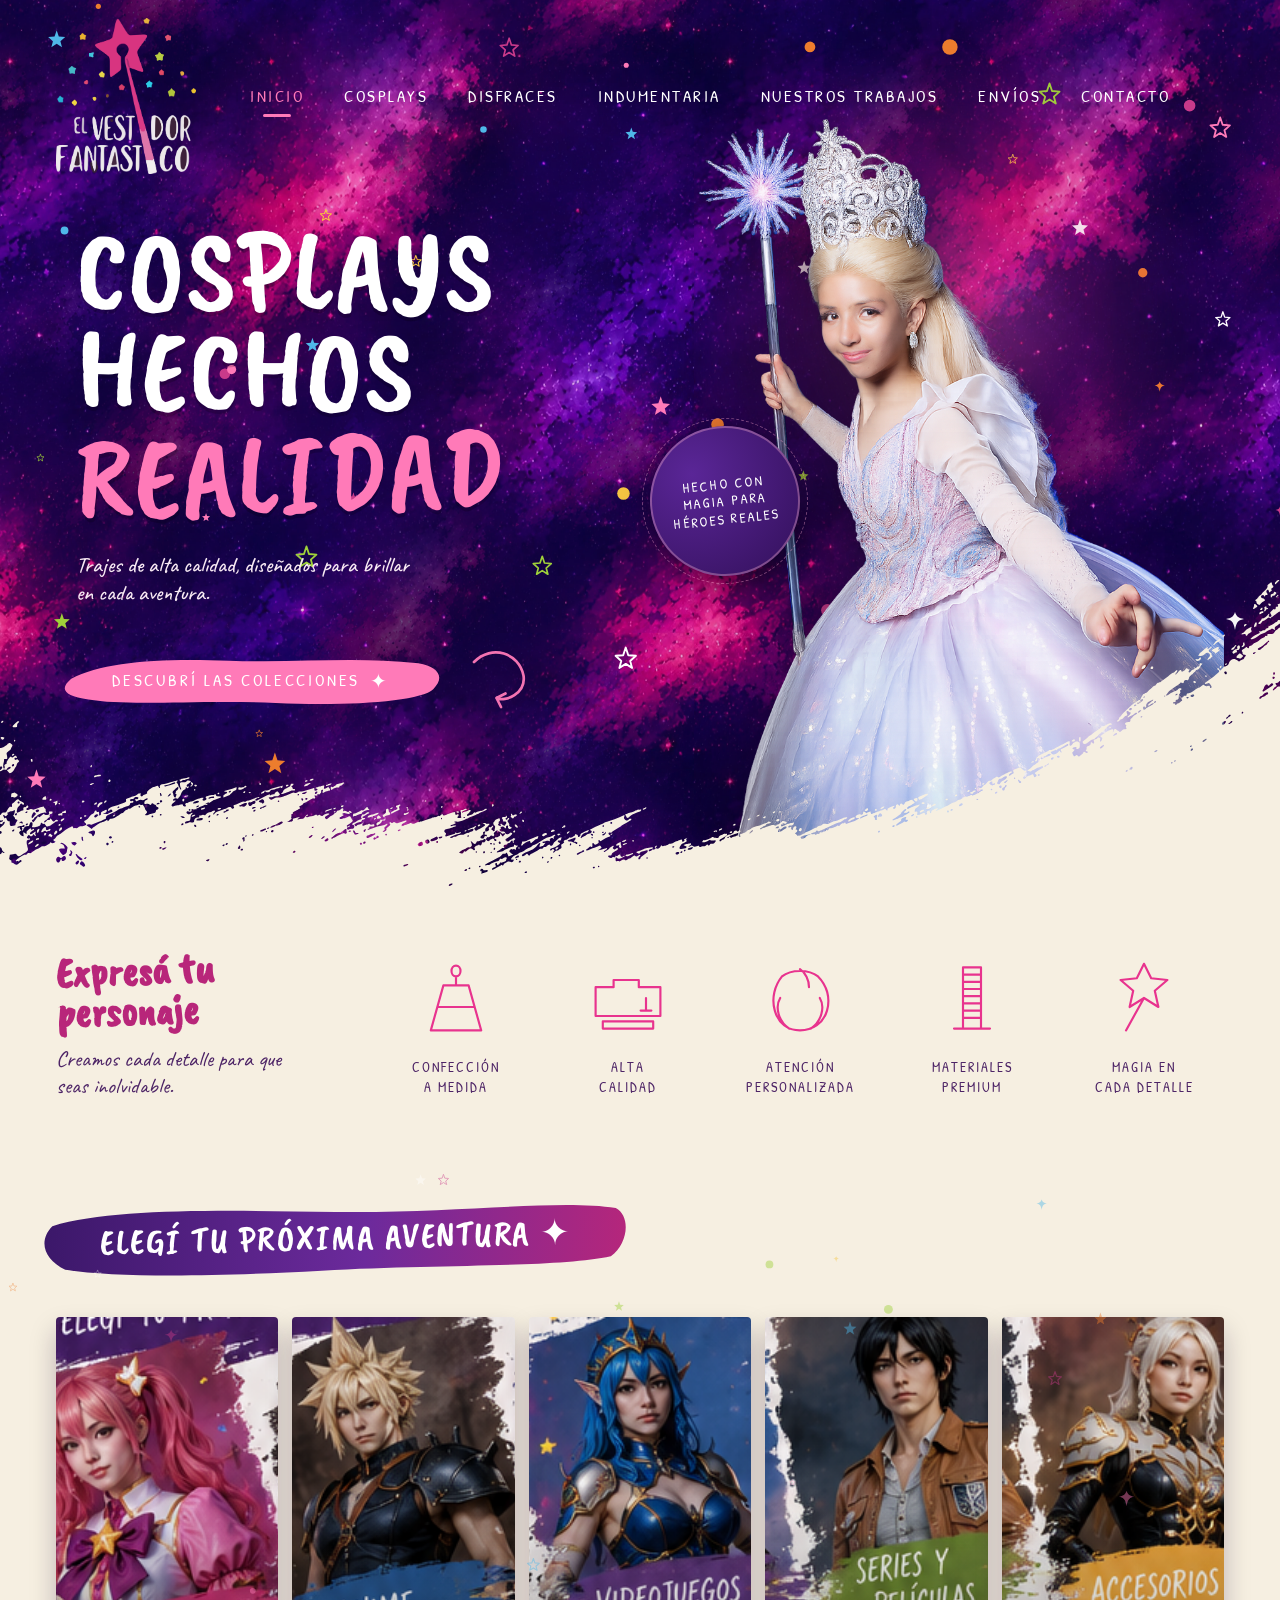
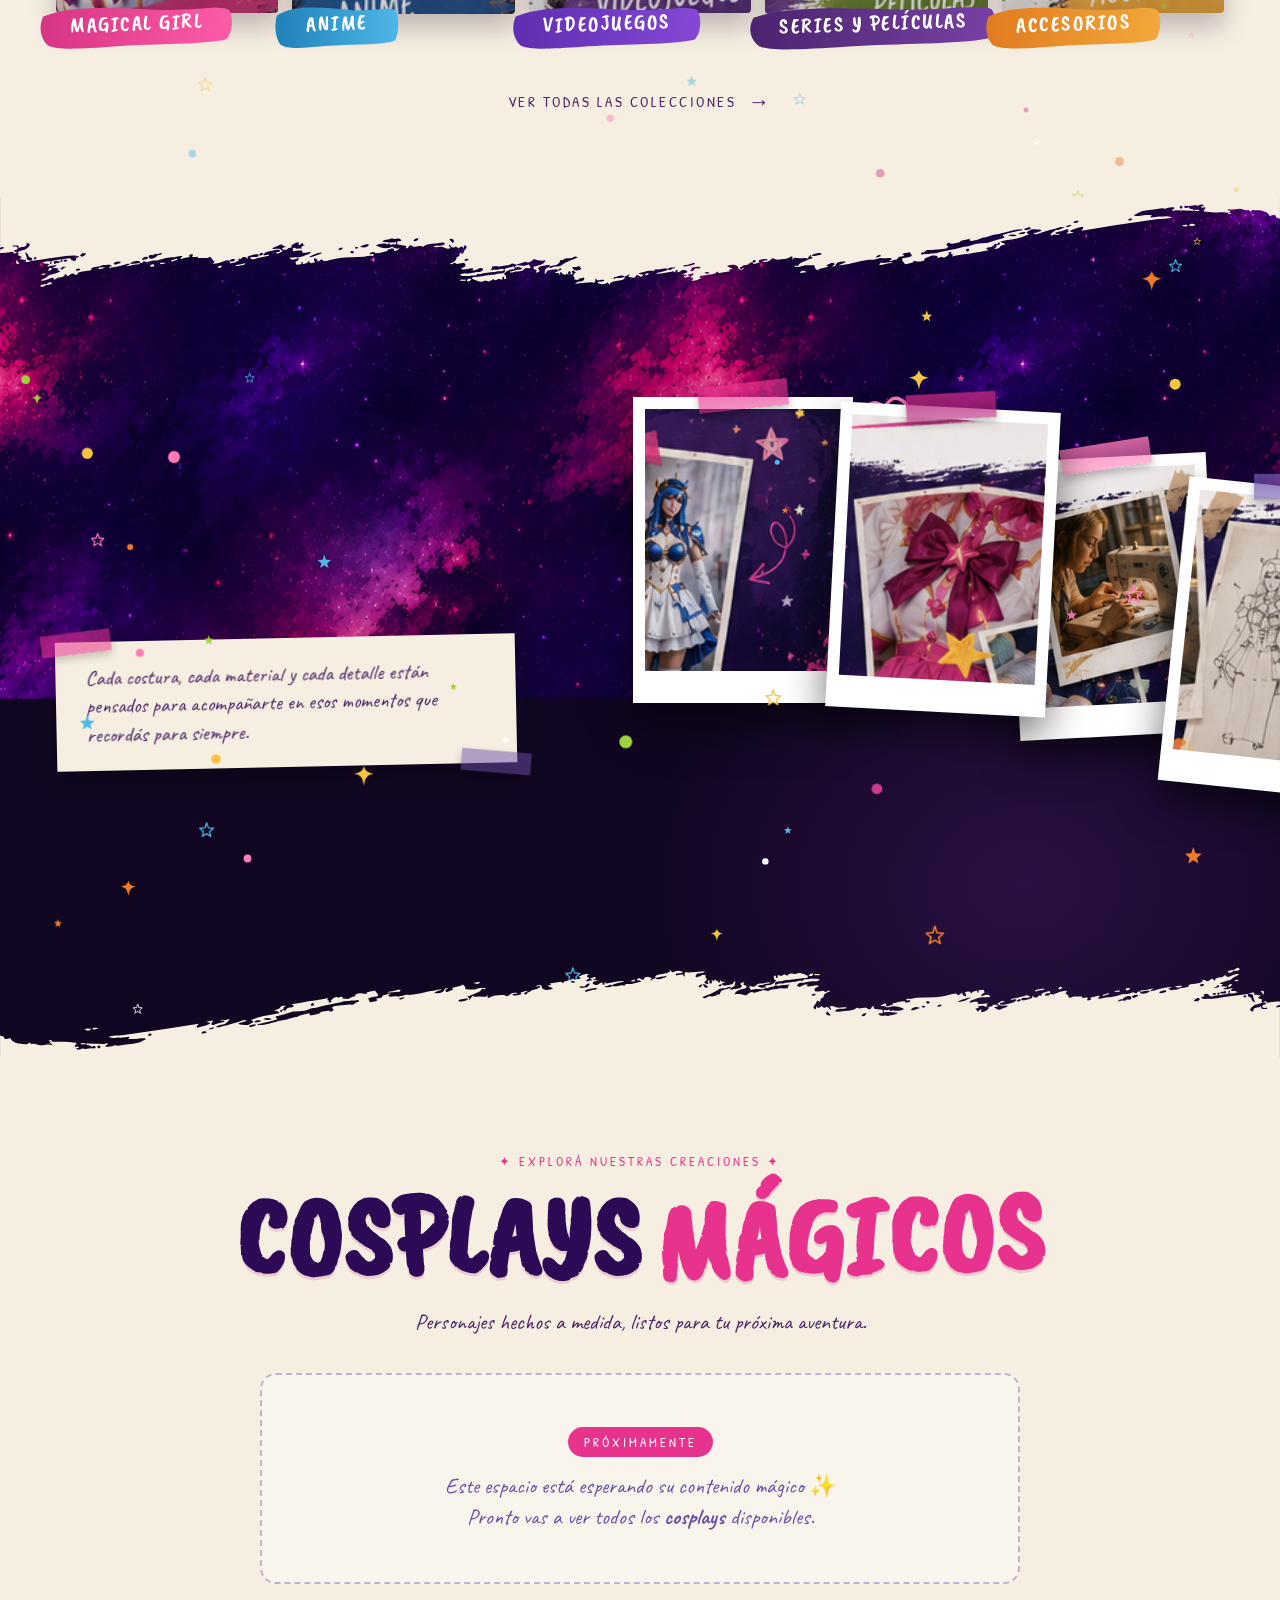
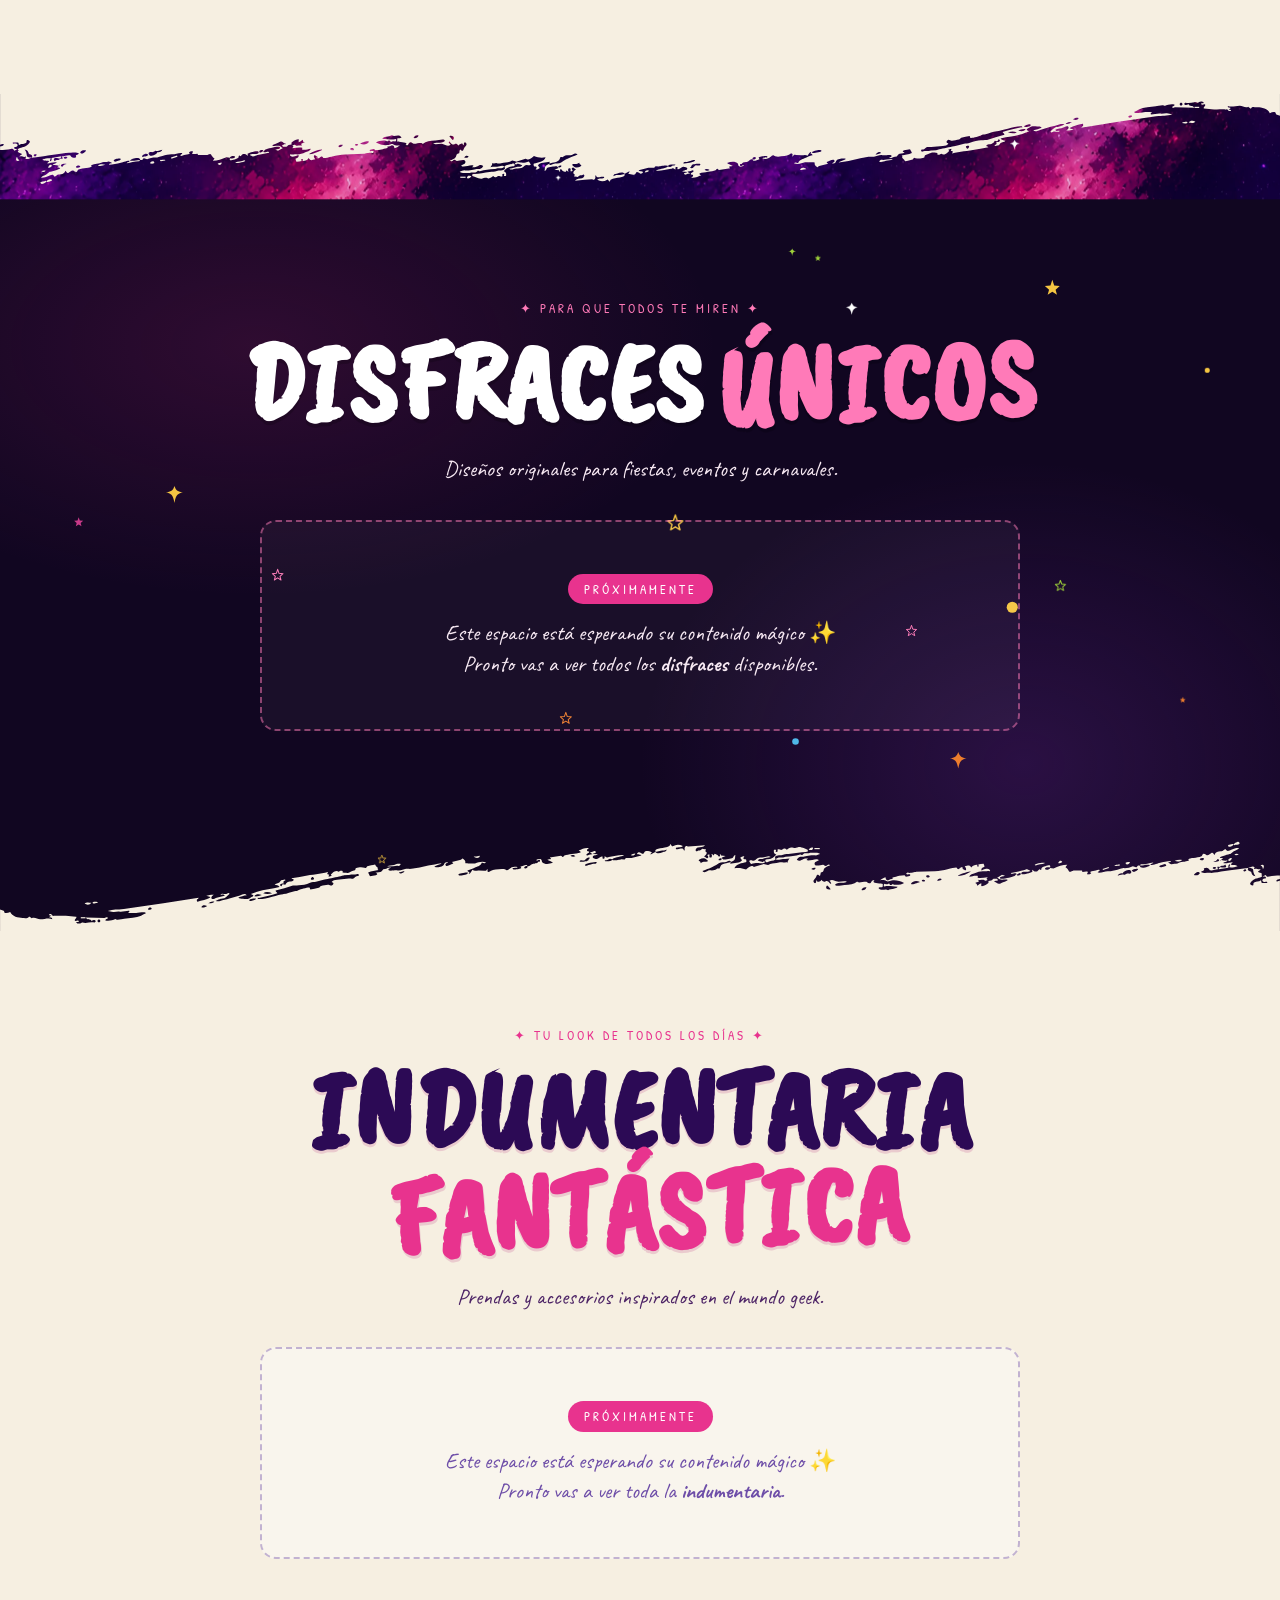
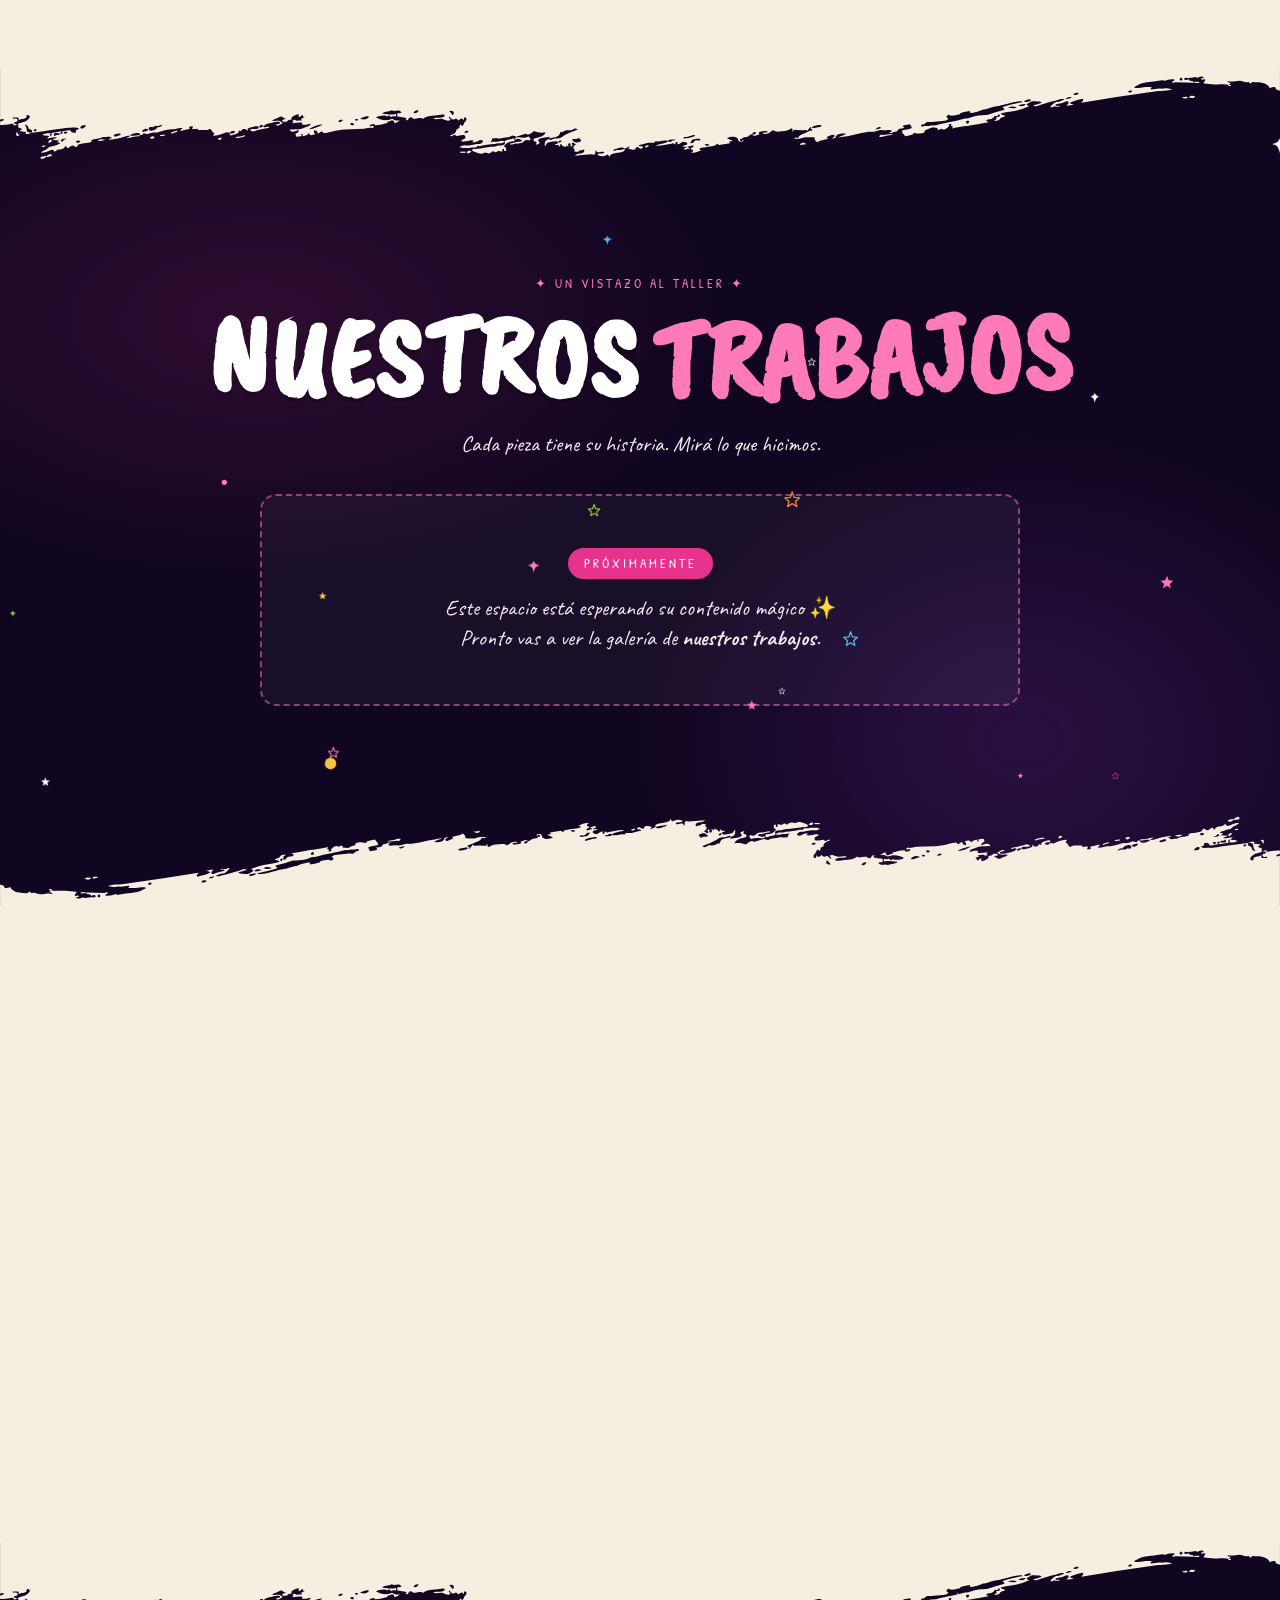
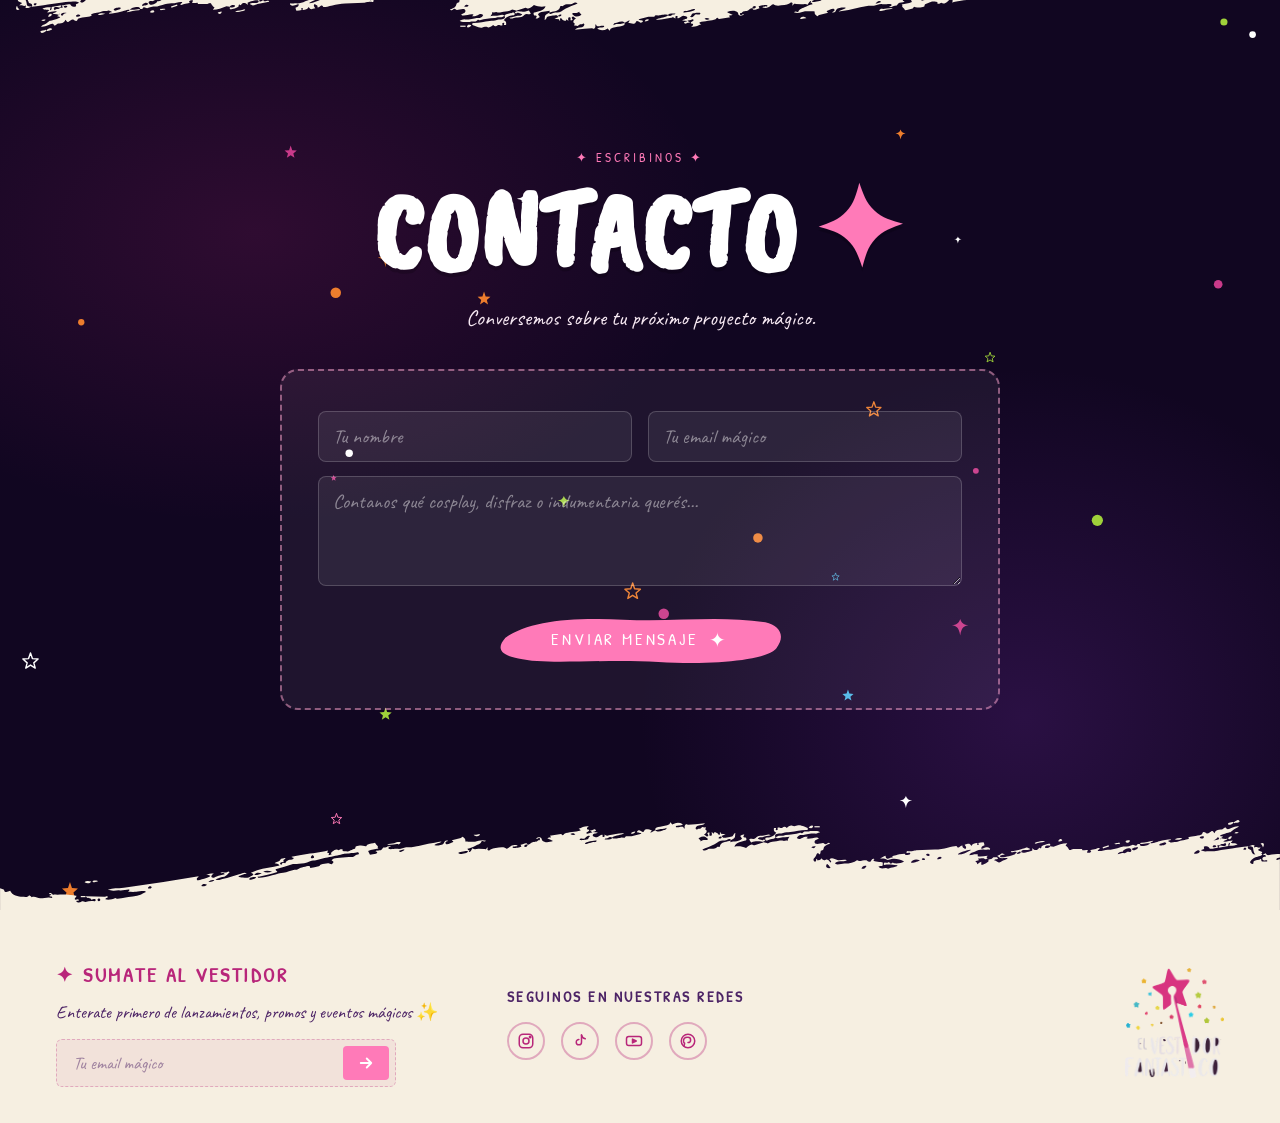
==== index.html @ 027c676c "a" ====
<!DOCTYPE html>
<html lang="es">
<head>
  <meta charset="UTF-8" />
  <meta name="viewport" content="width=device-width, initial-scale=1.0" />
  <title>El Vestidor Fantástico — Cosplays Hechos Realidad</title>
  <link rel="stylesheet" href="css/style.css" />
</head>
<body>
  <!-- ===== NAV ===== -->
  <nav class="site-nav" id="siteNav">
    <div class="nav-inner">
      <a href="#inicio" class="brand">
        <img src="assets/logo.png" alt="El Vestidor Fantástico" />
      </a>
      <ul>
        <li><a href="#inicio" class="is-active" data-section="inicio">INICIO</a></li>
        <li><a href="#cosplays" data-section="cosplays">COSPLAYS</a></li>
        <li><a href="#disfraces" data-section="disfraces">DISFRACES</a></li>
        <li><a href="#indumentaria" data-section="indumentaria">INDUMENTARIA</a></li>
        <li><a href="#trabajos" data-section="trabajos">NUESTROS TRABAJOS</a></li>
        <li><a href="#envios" data-section="envios">ENVÍOS</a></li>
        <li><a href="#contacto" data-section="contacto">CONTACTO</a></li>
      </ul>
      <div class="icons">
        <button class="hamburger" id="hamburger" aria-label="Abrir menú" aria-expanded="false">
          <span></span><span></span><span></span>
        </button>
      </div>
    </div>
  </nav>
  <div class="nav-backdrop" id="navBackdrop"></div>

  <!-- ===== HERO / INICIO ===== -->
  <section class="hero" id="inicio">
    <div class="cosmic-bg" data-parallax></div>
    <div class="shooting-stars" id="hero-shooting"></div>
    <div class="stars" id="hero-stars"></div>

    <svg class="paint-blob drift-blob" style="top:-30px;left:-60px;width:540px;height:380px;opacity:.55" viewBox="0 0 540 380">
      <path d="M40 120 C 80 40, 200 20, 320 60 C 440 100, 500 200, 460 280 C 420 340, 260 360, 160 320 C 60 280, 0 200, 40 120 Z" fill="#b8267a"/>
    </svg>
    <svg class="paint-blob drift-blob" style="top:60px;right:-80px;width:520px;height:420px;opacity:.5; animation-delay:-6s" viewBox="0 0 520 420">
      <path d="M60 80 C 200 30, 380 80, 460 180 C 520 280, 460 380, 320 380 C 180 380, 40 320, 30 220 C 20 140, 30 100, 60 80 Z" fill="#6c2a9c"/>
    </svg>

    <div class="hero-inner">
      <div class="hero-copy">
        <h1 class="brush reveal">
          <span style="display:block">COSPLAYS</span>
          <span style="display:block">HECHOS</span>
          <span class="pink glow-pink">REALIDAD</span>
        </h1>
        <p class="sub reveal delay-1">Trajes de alta calidad, diseñados para brillar en cada aventura.</p>
        <div class="cta-row reveal delay-2">
          <a class="brush-btn" href="#cosplays">
            <span>DESCUBRÍ LAS COLECCIONES</span>
            <span class="star-deco">✦</span>
          </a>
          <svg class="swirl-arrow" viewBox="0 0 100 100" fill="none">
            <path d="M20 30 C 40 10, 70 20, 75 45 C 78 65, 55 75, 45 70 M 45 70 L 55 65 M 45 70 L 50 80"
              stroke="currentColor" stroke-width="3" stroke-linecap="round" stroke-linejoin="round"/>
          </svg>
        </div>
      </div>

      <div class="hero-image-wrap">
        <div class="hero-aura"></div>
        <div class="hero-morph" id="hero-morph"></div>
        <div id="wand-sparkles" style="position:absolute; left:18%; top:40%; width: 200px; height: 200px; z-index: 4; pointer-events:none;"></div>
        <div class="magic-badge">
          HECHO CON<br/>MAGIA PARA<br/>HÉROES REALES
        </div>
      </div>
    </div>

    <div class="section-divider" aria-hidden="true"></div>
  </section>

  <!-- ===== FEATURES ===== -->
  <section class="features">
    <div class="features-inner">
      <div class="features-lead reveal">
        <h2>Expresá tu<br/>personaje</h2>
        <p>Creamos cada detalle para que seas inolvidable.</p>
      </div>
      <div class="features-icons">
        <div class="feat reveal delay-1">
          <svg viewBox="0 0 100 100" fill="none" stroke="currentColor" stroke-width="2.4" stroke-linecap="round" stroke-linejoin="round">
            <path d="M50 14 C 47 14 45 17 45 20 C 45 23 47 26 50 26 C 53 26 55 23 55 20 C 55 17 53 14 50 14 Z M 50 26 L 50 36 M 36 36 L 64 36 L 78 86 L 22 86 Z M 30 60 L 70 60"/>
          </svg>
          <span class="label">CONFECCIÓN<br/>A MEDIDA</span>
        </div>
        <div class="feat reveal delay-2">
          <svg viewBox="0 0 100 100" fill="none" stroke="currentColor" stroke-width="2.4" stroke-linecap="round" stroke-linejoin="round">
            <path d="M14 70 L14 38 L34 38 L34 30 L62 30 L62 38 L86 38 L86 70 Z M 70 50 L 70 64 M 64 64 L 76 64 M 22 76 L 78 76 L 78 84 L 22 84 Z"/>
          </svg>
          <span class="label">ALTA<br/>CALIDAD</span>
        </div>
        <div class="feat reveal delay-3">
          <svg viewBox="0 0 100 100" fill="none" stroke="currentColor" stroke-width="2.4" stroke-linecap="round" stroke-linejoin="round">
            <path d="M30 26 C 22 36, 18 50, 22 64 C 26 78, 36 86, 50 86 C 64 86, 76 78, 80 64 C 84 50, 80 36, 70 26 C 60 18, 40 18, 30 26 Z M 28 50 C 22 60, 26 76, 38 84 M 72 50 C 78 60, 74 76, 62 84 M 50 18 C 56 22, 60 30, 60 38"/>
          </svg>
          <span class="label">ATENCIÓN<br/>PERSONALIZADA</span>
        </div>
        <div class="feat reveal delay-4">
          <svg viewBox="0 0 100 100" fill="none" stroke="currentColor" stroke-width="2.4" stroke-linecap="round" stroke-linejoin="round">
            <path d="M40 16 L60 16 L60 84 L40 84 Z M 40 24 L 60 24 M 40 32 L 60 32 M 40 40 L 60 40 M 40 48 L 60 48 M 40 56 L 60 56 M 40 64 L 60 64 M 40 72 L 60 72 M 30 84 L 70 84"/>
          </svg>
          <span class="label">MATERIALES<br/>PREMIUM</span>
        </div>
        <div class="feat reveal delay-4">
          <svg viewBox="0 0 100 100" fill="none" stroke="currentColor" stroke-width="2.4" stroke-linecap="round" stroke-linejoin="round">
            <path d="M50 12 L58 28 L76 30 L62 42 L66 60 L50 50 L34 60 L38 42 L24 30 L42 28 Z M 50 50 L 30 86"/>
          </svg>
          <span class="label">MAGIA EN<br/>CADA DETALLE</span>
        </div>
      </div>
    </div>
  </section>

  <!-- ===== COLLECTIONS (preview on home) ===== -->
  <section class="collections">
    <div class="stars" id="coll-stars" style="opacity:.45"></div>
    <div class="collections-inner">
      <div class="collections-header reveal">
        <span class="brush-banner">ELEGÍ TU PRÓXIMA AVENTURA ✦</span>
      </div>
      <div class="cards-row">
        <a class="card reveal delay-1" href="#cosplays">
          <div class="photo"><img src="assets/card-1-magical.png" alt="Magical Girl" /></div>
          <span class="label-tag">MAGICAL GIRL</span>
        </a>
        <a class="card reveal delay-1" href="#cosplays">
          <div class="photo"><img src="assets/card-2-anime.png" alt="Anime" /></div>
          <span class="label-tag">ANIME</span>
        </a>
        <a class="card reveal delay-2" href="#cosplays">
          <div class="photo"><img src="assets/card-3-videojuegos.png" alt="Videojuegos" /></div>
          <span class="label-tag">VIDEOJUEGOS</span>
        </a>
        <a class="card reveal delay-3" href="#cosplays">
          <div class="photo"><img src="assets/card-4-series.png" alt="Series y películas" /></div>
          <span class="label-tag">SERIES Y PELÍCULAS</span>
        </a>
        <a class="card reveal delay-4" href="#indumentaria">
          <div class="photo"><img src="assets/card-5-accesorios.png" alt="Accesorios" /></div>
          <span class="label-tag">ACCESORIOS</span>
        </a>
      </div>
      <a class="see-all reveal" href="#cosplays">
        VER TODAS LAS COLECCIONES <span class="arrow">→</span>
      </a>
    </div>
  </section>

  <!-- ===== STORY ===== -->
  <section class="story">
    <div class="section-divider-top from-cream" aria-hidden="true"></div>
    <div class="cosmic-bg" data-parallax></div>
    <div class="stars" id="story-stars"></div>

    <svg class="paint-blob drift-blob" style="bottom:-40px;left:-60px;width:480px;height:340px;opacity:.45" viewBox="0 0 480 340">
      <path d="M40 120 C 80 40, 200 20, 320 60 C 440 100, 460 200, 420 260 C 380 320, 240 320, 140 300 C 60 280, 10 200, 40 120 Z" fill="#6c2a9c"/>
    </svg>

    <div class="story-inner">
      <div class="story-copy reveal">
        <h2>NO ES SOLO UN TRAJE,<br/>ES <span class="pink">TU HISTORIA.</span></h2>
        <div class="note">
          Cada costura, cada material y cada detalle están pensados para acompañarte en esos momentos que recordás para siempre.
        </div>
      </div>
      <div class="polaroids reveal delay-2">
        <svg class="heart-doodle" viewBox="0 0 50 50" fill="none" stroke="currentColor" stroke-width="2.4" stroke-linecap="round" stroke-linejoin="round">
          <path d="M25 42 C 10 30, 4 20, 12 12 C 18 6, 25 12, 25 18 C 25 12, 32 6, 38 12 C 46 20, 40 30, 25 42 Z"/>
        </svg>
        <div class="polaroid"><div class="tape"></div><img src="assets/gallery-1.png" alt="Detalle bordado" /></div>
        <div class="polaroid"><div class="tape"></div><img src="assets/gallery-2.png" alt="Taller de costura" /></div>
        <div class="polaroid"><div class="tape"></div><img src="assets/gallery-3.png" alt="Boceto diseño" /></div>
        <div class="polaroid"><div class="tape"></div><img src="assets/gallery-4.png" alt="Cosplay terminado" /></div>
      </div>
    </div>
    <div class="section-divider thin" aria-hidden="true"></div>
  </section>

  <!-- ===== COSPLAYS ===== -->
  <section class="land-section cream" id="cosplays">

    <div class="stars" data-stars="22"></div>
    <svg class="paint-blob drift-blob" style="top:10%;left:-80px;width:420px;height:320px;opacity:.4" viewBox="0 0 420 320">
      <path d="M40 120 C 80 40, 200 20, 320 60 C 400 100, 410 200, 360 260 C 300 320, 160 310, 80 280 C 20 250, 10 180, 40 120 Z" fill="#b8267a"/>
    </svg>
    <div class="inner">
      <span class="crumb reveal">✦ EXPLORÁ NUESTRAS CREACIONES ✦</span>
      <h2 class="reveal delay-1">COSPLAYS<span class="pink glow-pink">MÁGICOS</span></h2>
      <p class="lead reveal delay-2">Personajes hechos a medida, listos para tu próxima aventura.</p>
      <div class="placeholder reveal delay-3">
        <span class="pill">PRÓXIMAMENTE</span>
        <p>Este espacio está esperando su contenido mágico ✨<br/>Pronto vas a ver todos los <strong>cosplays</strong> disponibles.</p>
      </div>
    </div>
  </section>

  <!-- ===== DISFRACES ===== -->
  <section class="land-section dark" id="disfraces">
    <div class="section-divider-top from-cream" aria-hidden="true"></div>
    <div class="cosmic-bg" data-parallax></div>
    <div class="stars" data-stars="22"></div>
    <div class="inner">
      <span class="crumb reveal">✦ PARA QUE TODOS TE MIREN ✦</span>
      <h2 class="reveal delay-1">DISFRACES<span class="pink">ÚNICOS</span></h2>
      <p class="lead reveal delay-2">Diseños originales para fiestas, eventos y carnavales.</p>
      <div class="placeholder reveal delay-3">
        <span class="pill">PRÓXIMAMENTE</span>
        <p>Este espacio está esperando su contenido mágico ✨<br/>Pronto vas a ver todos los <strong>disfraces</strong> disponibles.</p>
      </div>
    </div>
    <div class="section-divider thin" aria-hidden="true"></div>
  </section>

  <!-- ===== INDUMENTARIA ===== -->
  <section class="land-section cream" id="indumentaria">
    <div class="stars" data-stars="22"></div>
    <svg class="paint-blob drift-blob" style="top:30%;right:-80px;width:420px;height:320px;opacity:.4; animation-delay:-4s" viewBox="0 0 420 320">
      <path d="M40 120 C 80 40, 200 20, 320 60 C 400 100, 410 200, 360 260 C 300 320, 160 310, 80 280 C 20 250, 10 180, 40 120 Z" fill="#6c2a9c"/>
    </svg>
    <div class="inner">
      <span class="crumb reveal">✦ TU LOOK DE TODOS LOS DÍAS ✦</span>
      <h2 class="reveal delay-1">INDUMENTARIA<span class="pink glow-pink">FANTÁSTICA</span></h2>
      <p class="lead reveal delay-2">Prendas y accesorios inspirados en el mundo geek.</p>
      <div class="placeholder reveal delay-3">
        <span class="pill">PRÓXIMAMENTE</span>
        <p>Este espacio está esperando su contenido mágico ✨<br/>Pronto vas a ver toda la <strong>indumentaria</strong>.</p>
      </div>
    </div>
  </section>

  <!-- ===== NUESTROS TRABAJOS ===== -->
  <section class="land-section dark" id="trabajos">
    <div class="section-divider-top from-cream" aria-hidden="true"></div>
    <div class="cosmic-bg" data-parallax></div>
    <div class="stars" data-stars="22"></div>
    <div class="inner">
      <span class="crumb reveal">✦ UN VISTAZO AL TALLER ✦</span>
      <h2 class="reveal delay-1">NUESTROS<span class="pink">TRABAJOS</span></h2>
      <p class="lead reveal delay-2">Cada pieza tiene su historia. Mirá lo que hicimos.</p>
      <div class="placeholder reveal delay-3">
        <span class="pill">PRÓXIMAMENTE</span>
        <p>Este espacio está esperando su contenido mágico ✨<br/>Pronto vas a ver la galería de <strong>nuestros trabajos</strong>.</p>
      </div>
    </div>
    <div class="section-divider thin" aria-hidden="true"></div>
  </section>

  <!-- ===== ENVÍOS ===== -->
  <section class="land-section cream" id="envios">
    <div class="stars" data-stars="22"></div>
    <svg class="paint-blob drift-blob" style="bottom:-50px;left:-60px;width:420px;height:320px;opacity:.4" viewBox="0 0 420 320">
      <path d="M40 120 C 80 40, 200 20, 320 60 C 400 100, 410 200, 360 260 C 300 320, 160 310, 80 280 C 20 250, 10 180, 40 120 Z" fill="#b8267a"/>
    </svg>
    <div class="inner">
      <span class="crumb reveal">✦ LLEGAMOS A TODOS LADOS ✦</span>
      <h2 class="reveal delay-1">ENVÍOS<span class="pink glow-pink">A TODO EL PAÍS</span></h2>
      <p class="lead reveal delay-2">Información de envíos, plazos y zonas de cobertura.</p>
      <div class="placeholder reveal delay-3">
        <span class="pill">PRÓXIMAMENTE</span>
        <p>Este espacio está esperando su contenido mágico ✨<br/>Pronto vas a ver los detalles de <strong>envíos</strong>.</p>
      </div>
    </div>
  </section>

  <!-- ===== CONTACTO ===== -->
  <section class="land-section dark" id="contacto" style="background: radial-gradient(ellipse 60% 60% at 30% 30%, rgba(184,38,122,0.25), transparent 60%), radial-gradient(ellipse 60% 60% at 80% 70%, rgba(108,42,156,0.35), transparent 60%), linear-gradient(180deg, #220c46 0%, #1a0934 100%);">
    <div class="section-divider-top from-cream" aria-hidden="true"></div>
    <div class="cosmic-bg" data-parallax></div>
    <div class="stars" data-stars="32"></div>
    <div class="inner">
      <span class="crumb reveal">✦ ESCRIBINOS ✦</span>
      <h2 class="reveal delay-1">CONTACTO<span class="pink glow-pink">✦</span></h2>
      <p class="lead reveal delay-2">Conversemos sobre tu próximo proyecto mágico.</p>
      <form class="contact-card reveal delay-3" onsubmit="event.preventDefault(); this.reset(); this.querySelector('.send-btn span:first-child').textContent='¡MENSAJE ENVIADO!';">
        <div class="row">
          <input type="text" placeholder="Tu nombre" required />
          <input type="email" placeholder="Tu email mágico" required />
        </div>
        <textarea placeholder="Contanos qué cosplay, disfraz o indumentaria querés..." required></textarea>
        <div class="submit-row">
          <button class="brush-btn send-btn" type="submit">
            <span>ENVIAR MENSAJE</span>
            <span class="star-deco">✦</span>
          </button>
        </div>
      </form>
    </div>
    <div class="section-divider thin" aria-hidden="true"></div>
  </section>

  <!-- ===== FOOTER ===== -->
  <footer class="site-footer">
    <div class="cosmic-bg" data-parallax></div>
    <div class="stars" id="foot-stars" style="opacity:.55"></div>
    <div class="footer-inner">
      <div class="footer-newsletter">
        <h3>✦ SUMATE AL VESTIDOR</h3>
        <p>Enterate primero de lanzamientos, promos y eventos mágicos ✨</p>
        <form onsubmit="event.preventDefault(); this.querySelector('input').value=''; this.querySelector('input').placeholder='¡Listo! Te avisamos pronto ✨';">
          <input type="email" placeholder="Tu email mágico" required />
          <button type="submit" aria-label="Suscribirse">
            <svg width="18" height="18" viewBox="0 0 24 24" fill="none" stroke="currentColor" stroke-width="2.5" stroke-linecap="round" stroke-linejoin="round"><path d="M5 12h14M13 6l6 6-6 6"/></svg>
          </button>
        </form>
      </div>
      <div class="footer-social">
        <h3>SEGUINOS EN NUESTRAS REDES</h3>
        <div class="row">
          <a href="#" aria-label="Instagram"><svg viewBox="0 0 24 24" fill="none" stroke="currentColor" stroke-width="2"><rect x="3" y="3" width="18" height="18" rx="5"/><circle cx="12" cy="12" r="4"/><circle cx="17.5" cy="6.5" r="1" fill="currentColor"/></svg></a>
          <a href="#" aria-label="TikTok"><svg viewBox="0 0 24 24" fill="none" stroke="currentColor" stroke-width="2" stroke-linecap="round" stroke-linejoin="round"><path d="M14 4v9.5a3.5 3.5 0 1 1-3.5-3.5"/><path d="M14 4c.5 2.5 2.5 4.5 5 5"/></svg></a>
          <a href="#" aria-label="YouTube"><svg viewBox="0 0 24 24" fill="none" stroke="currentColor" stroke-width="2" stroke-linecap="round" stroke-linejoin="round"><rect x="2" y="6" width="20" height="12" rx="3"/><path d="M10 9.5v5l5-2.5-5-2.5Z" fill="currentColor"/></svg></a>
          <a href="#" aria-label="Pinterest"><svg viewBox="0 0 24 24" fill="none" stroke="currentColor" stroke-width="2" stroke-linecap="round" stroke-linejoin="round"><circle cx="12" cy="12" r="9"/><path d="M11 7c-3 0-5 2-5 5 0 1.5.5 2.5 1.5 3l-.8 4M12 14c2 0 3.5-1.5 3.5-3.5S14 7 12 7"/></svg></a>
        </div>
      </div>
      <div class="footer-logo">
        <img src="assets/logo.png" alt="El Vestidor Fantástico" />
      </div>
    </div>
  </footer>

  <!-- ===== JS ===== -->
  <script>
  // ---------- Brushy SECTION TRANSITIONS (disabled — using straight transitions) ----------
  function _unused_buildBrushEdge(el){
    const dir = el.classList.contains('c2d') ? 'c2d' : 'd2c';
    const main = dir === 'd2c' ? '#f6efe1' : '#1a0934';  // color of NEXT section
    const splash = '#b8267a';
    const splash2 = '#e8338e';
    const splash3 = '#ff7ab8';
    const seed = Math.floor(Math.random()*1000);
    const W = 1920, H = 220;

    // wavy paint band path generator
    function brushPath(baseY, amp, segments=6){
      let d = `M 0 ${baseY}`;
      const step = W / segments;
      for (let i = 1; i <= segments; i++){
        const x = i * step;
        const cy = baseY + (Math.random()*amp*2 - amp);
        const cpx1 = (i - 0.66) * step;
        const cpx2 = (i - 0.33) * step;
        const cpy1 = baseY + (Math.random()*amp*2 - amp);
        const cpy2 = cy + (Math.random()*amp*2 - amp);
        d += ` C ${cpx1} ${cpy1}, ${cpx2} ${cpy2}, ${x} ${cy}`;
      }
      d += ` L ${W} ${H} L 0 ${H} Z`;
      return d;
    }

    // splatters/drips around the brush band
    let splatters = '';
    // tiny dots flying UP into prior section
    for (let i = 0; i < 28; i++){
      const cx = Math.random() * W;
      const cy = 6 + Math.random() * 95;
      const r = 1.5 + Math.random() * 4;
      const col = [splash, splash2, splash3][Math.floor(Math.random()*3)];
      const op = (0.45 + Math.random()*0.5).toFixed(2);
      splatters += `<circle cx="${cx.toFixed(0)}" cy="${cy.toFixed(0)}" r="${r.toFixed(1)}" fill="${col}" opacity="${op}"/>`;
    }
    // bigger irregular blobs floating just above the band
    for (let i = 0; i < 6; i++){
      const cx = 80 + Math.random()*(W-160);
      const cy = 30 + Math.random()*70;
      const rx = 14 + Math.random()*24;
      const ry = 6 + Math.random()*10;
      const rot = (Math.random()*40 - 20).toFixed(0);
      splatters += `<ellipse filter="url(#bx-s${seed})" cx="${cx.toFixed(0)}" cy="${cy.toFixed(0)}" rx="${rx.toFixed(0)}" ry="${ry.toFixed(0)}" fill="${splash}" opacity="0.7" transform="rotate(${rot} ${cx.toFixed(0)} ${cy.toFixed(0)})"/>`;
    }
    // paint drips falling DOWN into next section
    let drips = '';
    for (let i = 0; i < 10; i++){
      const cx = 60 + Math.random()*(W-120);
      const dripLen = 18 + Math.random()*40;
      const top = 130 + Math.random()*30;
      const sw = 2 + Math.random()*3;
      const col = Math.random() > 0.5 ? splash : splash2;
      drips += `<path d="M ${cx.toFixed(0)} ${top.toFixed(0)} q ${(Math.random()*8-4).toFixed(0)} ${(dripLen/2).toFixed(0)} 0 ${dripLen.toFixed(0)}" stroke="${col}" stroke-width="${sw.toFixed(1)}" stroke-linecap="round" fill="none" opacity="0.65"/>`;
      // tiny round drop at end
      drips += `<circle cx="${cx.toFixed(0)}" cy="${(top+dripLen).toFixed(0)}" r="${(sw+0.5).toFixed(1)}" fill="${col}" opacity="0.8"/>`;
    }

    const svg = `
      <svg viewBox="0 0 ${W} ${H}" preserveAspectRatio="none" xmlns="http://www.w3.org/2000/svg">
        <defs>
          <filter id="bx-r${seed}" x="-5%" y="-15%" width="110%" height="130%">
            <feTurbulence type="fractalNoise" baseFrequency="0.011 0.05" numOctaves="2" seed="${seed}"/>
            <feDisplacementMap in="SourceGraphic" scale="32"/>
          </filter>
          <filter id="bx-r2${seed}" x="-5%" y="-15%" width="110%" height="130%">
            <feTurbulence type="fractalNoise" baseFrequency="0.02 0.07" numOctaves="2" seed="${seed+7}"/>
            <feDisplacementMap in="SourceGraphic" scale="20"/>
          </filter>
          <filter id="bx-s${seed}" x="-30%" y="-30%" width="160%" height="160%">
            <feTurbulence type="fractalNoise" baseFrequency="0.08" numOctaves="2" seed="${seed+15}"/>
            <feDisplacementMap in="SourceGraphic" scale="10"/>
          </filter>
        </defs>
        <!-- darkest magenta brushy band (rough top, deepest into prior section) -->
        <path filter="url(#bx-r${seed})" d="${brushPath(120, 22, 7)}" fill="${splash}" opacity="0.95"/>
        <!-- lighter pink overlay band -->
        <path filter="url(#bx-r2${seed})" d="${brushPath(150, 16, 8)}" fill="${splash2}" opacity="0.7"/>
        <!-- accent bright pink streak -->
        <path filter="url(#bx-r2${seed})" d="${brushPath(170, 10, 9)}" fill="${splash3}" opacity="0.4"/>
        <!-- final solid color matching the next section -->
        <path filter="url(#bx-r${seed})" d="${brushPath(190, 14, 8)}" fill="${main}"/>
        <!-- drips falling into next section -->
        ${drips}
        <!-- splatter dots above floating into prior section -->
        ${splatters}
      </svg>
    `;
    el.innerHTML = svg;
  }
  // (brush-edge and hero brushy bg disabled — clean straight transitions)
  /* eslint-disable */ if (false) (function paintHeroBg(){
    const wrap = document.getElementById('hero-brushes');
    if (!wrap) return;
    const W = 1920, H = 760;
    const seed = 42;
    const strokes = [
      // [cx, cy, w, h, rot, color, opacity]
      [220, 240, 540, 130, -22, '#b8267a', 0.55],
      [380, 510, 620, 110, 14, '#6c2a9c', 0.60],
      [1480, 220, 580, 140, 18, '#6c2a9c', 0.55],
      [1620, 480, 560, 130, -10, '#b8267a', 0.50],
      [960, 90, 500, 80, -3, '#e8338e', 0.30],
      [880, 700, 700, 90, 6, '#b8267a', 0.45],
    ];
    let inner = `<defs>
        <filter id="hbrush" x="-10%" y="-30%" width="120%" height="160%">
          <feTurbulence type="fractalNoise" baseFrequency="0.012 0.06" numOctaves="2" seed="${seed}"/>
          <feDisplacementMap in="SourceGraphic" scale="36"/>
        </filter>
        <filter id="hbrush2" x="-10%" y="-30%" width="120%" height="160%">
          <feTurbulence type="fractalNoise" baseFrequency="0.03 0.08" numOctaves="2" seed="${seed+3}"/>
          <feDisplacementMap in="SourceGraphic" scale="18"/>
        </filter>
      </defs>`;
    strokes.forEach(([cx,cy,w,h,rot,col,op], i) => {
      inner += `<ellipse filter="url(#hbrush${i%2===0?'':'2'})" cx="${cx}" cy="${cy}" rx="${w/2}" ry="${h/2}" fill="${col}" opacity="${op}" transform="rotate(${rot} ${cx} ${cy})"/>`;
    });
    // scattered loose dribbles
    for (let i = 0; i < 14; i++){
      const cx = Math.random()*W;
      const cy = Math.random()*H;
      const rx = 8 + Math.random()*30;
      const ry = 3 + Math.random()*6;
      const rot = (Math.random()*60 - 30).toFixed(0);
      const col = ['#b8267a','#6c2a9c','#e8338e'][i%3];
      inner += `<ellipse filter="url(#hbrush2)" cx="${cx.toFixed(0)}" cy="${cy.toFixed(0)}" rx="${rx.toFixed(0)}" ry="${ry.toFixed(0)}" fill="${col}" opacity="${(0.3+Math.random()*0.35).toFixed(2)}" transform="rotate(${rot} ${cx.toFixed(0)} ${cy.toFixed(0)})"/>`;
    }
    wrap.innerHTML = `<svg viewBox="0 0 ${W} ${H}" preserveAspectRatio="none" style="position:absolute; inset:0; width:100%; height:100%; mix-blend-mode: screen; opacity:0.85">${inner}</svg>`;
  })();

  // ---------- Star palette + generator ----------
  const STAR_COLORS = ['#f5c542','#4fb8e8','#9fd13a','#ed7d2d','#c93a8a','#ff7ab8','#ffffff'];
  function starSVG(color, type){
    if (type === 'puffy') return `<svg viewBox="0 0 20 20"><path d="M10 1 C 11.5 6, 14 7, 19 8 C 14 9, 11.5 10, 10 19 C 8.5 10, 6 9, 1 8 C 6 7, 8.5 6, 10 1 Z" fill="${color}"/></svg>`;
    if (type === 'outline') return `<svg viewBox="0 0 20 20"><path d="M10 2 L12 8 L18 8.5 L13.5 12.5 L15 18 L10 14.8 L5 18 L6.5 12.5 L2 8.5 L8 8 Z" fill="none" stroke="${color}" stroke-width="1.5" stroke-linejoin="round"/></svg>`;
    return `<svg viewBox="0 0 20 20"><path d="M10 2 L12 8 L18 8.5 L13.5 12.5 L15 18 L10 14.8 L5 18 L6.5 12.5 L2 8.5 L8 8 Z" fill="${color}"/></svg>`;
  }
  function dot(color){ return `<svg viewBox="0 0 10 10"><circle cx="5" cy="5" r="3" fill="${color}"/></svg>`; }

  function seedStarsInto(el, count, opts={}){
    if (!el) return;
    const types = ['solid','outline','puffy','dot'];
    for (let i=0;i<count;i++){
      const c = STAR_COLORS[Math.floor(Math.random()*STAR_COLORS.length)];
      const type = types[Math.floor(Math.random()*types.length)];
      const size = (opts.minSize||8) + Math.random()*((opts.maxSize||22) - (opts.minSize||8));
      const s = document.createElement('span');
      s.className = 'star' + (Math.random() > 0.5 ? ' float' : '');
      s.style.left = (Math.random()*100) + '%';
      s.style.top  = (Math.random()*100) + '%';
      s.style.width = s.style.height = size + 'px';
      s.style.setProperty('--rot', (Math.random()*40 - 20)+'deg');
      s.style.setProperty('--dur', (2 + Math.random()*4).toFixed(2)+'s');
      s.style.setProperty('--delay', (Math.random()*4).toFixed(2)+'s');
      s.style.setProperty('--driftDur', (8 + Math.random()*8).toFixed(2)+'s');
      s.style.setProperty('--opMin', (0.25 + Math.random()*0.35).toFixed(2));
      s.innerHTML = type === 'dot' ? dot(c) : starSVG(c, type);
      el.appendChild(s);
    }
  }
  function seedStars(id, count, opts){ seedStarsInto(document.getElementById(id), count, opts); }

  seedStars('hero-stars', 60, {minSize: 8, maxSize: 26});
  seedStars('coll-stars', 30, {minSize: 6, maxSize: 18});
  seedStars('story-stars', 50, {minSize: 8, maxSize: 22});
  seedStars('foot-stars', 25, {minSize: 6, maxSize: 16});
  // section bands w/ data-stars
  document.querySelectorAll('[data-stars]').forEach(el => {
    seedStarsInto(el, parseInt(el.dataset.stars, 10), {minSize: 6, maxSize: 20});
  });

  // ---------- Shooting stars ----------
  (function seedShootingStars(){
    const wrap = document.getElementById('hero-shooting');
    if (!wrap) return;
    for (let i = 0; i < 4; i++){
      const s = document.createElement('span');
      s.className = 'shoot';
      s.style.left = (Math.random()*70) + '%';
      s.style.top  = (10 + Math.random()*70) + '%';
      s.style.setProperty('--dur', (2 + Math.random()*3).toFixed(2) + 's');
      s.style.setProperty('--delay', (i * 2.5 + Math.random()*3).toFixed(2) + 's');
      wrap.appendChild(s);
    }
  })();

  // ---------- Wand sparkles ----------
  (function emitSparkles(){
    const wrap = document.getElementById('wand-sparkles');
    if (!wrap) return;
    setInterval(() => {
      const s = document.createElement('span');
      s.className = 'sparkle';
      const size = 6 + Math.random()*10;
      s.style.width = s.style.height = size + 'px';
      s.style.left = (50 + (Math.random()*30-15)) + '%';
      s.style.top  = (60 + (Math.random()*30-15)) + '%';
      const dx = (Math.random()*200 - 100);
      const dy = -(60 + Math.random()*120);
      s.style.setProperty('--dx', dx+'px');
      s.style.setProperty('--dy', dy+'px');
      s.style.setProperty('--dur', (1.4 + Math.random()*1.6).toFixed(2)+'s');
      wrap.appendChild(s);
      setTimeout(()=> s.remove(), 3000);
    }, 280);
  })();

  // ---------- Reveal on scroll ----------
  const io = new IntersectionObserver((entries)=>{
    entries.forEach(e => { if (e.isIntersecting) e.target.classList.add('in'); });
  }, {threshold: 0.18});
  document.querySelectorAll('.reveal').forEach(el => io.observe(el));

  // ---------- Parallax for paint blobs + cosmic-bg + nav scrolled state ----------
  const blobs = document.querySelectorAll('.paint-blob');
  const cosmics = document.querySelectorAll('.cosmic-bg[data-parallax]');
  const siteNav = document.getElementById('siteNav');

  function applyParallax(){
    const y = window.scrollY;
    blobs.forEach((b, i) => {
      const speed = (i % 2 ? -0.05 : 0.04);
      b.style.translate = `0 ${y * speed}px`;
    });
    // Each cosmic-bg shifts its bg layers based on its position in the viewport.
    cosmics.forEach(el => {
      const r = el.getBoundingClientRect();
      const center = r.top + r.height / 2 - window.innerHeight / 2;
      // back layer drifts slower, front layer faster (opposite direction-ish)
      el.style.setProperty('--py',  `${center * -0.25}px`);
      el.style.setProperty('--py2', `${center * -0.55}px`);
    });
    if (siteNav) {
      siteNav.classList.toggle('scrolled', y > 40);
      // progressive opacity 0 → 1 across the first 240px of scroll
      const op = Math.max(0, Math.min(1, y / 240));
      siteNav.style.setProperty('--nav-op', op.toFixed(3));
    }
  }
  let raf = null;
  window.addEventListener('scroll', () => {
    if (raf) return;
    raf = requestAnimationFrame(() => { applyParallax(); raf = null; });
  }, {passive: true});
  applyParallax();

  // ---------- Mobile hamburger menu ----------
  (function setupMobileMenu(){
    const btn = document.getElementById('hamburger');
    const nav = document.getElementById('siteNav');
    const back = document.getElementById('navBackdrop');
    if (!btn || !nav) return;
    const close = () => {
      nav.classList.remove('open');
      btn.setAttribute('aria-expanded', 'false');
      document.body.classList.remove('nav-locked');
    };
    const open = () => {
      nav.classList.add('open');
      btn.setAttribute('aria-expanded', 'true');
      document.body.classList.add('nav-locked');
    };
    btn.addEventListener('click', () => {
      if (nav.classList.contains('open')) close(); else open();
    });
    back && back.addEventListener('click', close);
    nav.querySelectorAll('ul a').forEach(a => a.addEventListener('click', close));
    window.addEventListener('resize', () => { if (window.innerWidth > 960) close(); });
    window.addEventListener('keydown', e => { if (e.key === 'Escape') close(); });
  })();

  // ---------- Mouse parallax in hero ----------
  const hero = document.querySelector('.hero');
  const heroMorph = document.getElementById('hero-morph');
  const heroAura = document.querySelector('.hero-aura');
  hero && hero.addEventListener('mousemove', (e) => {
    const r = hero.getBoundingClientRect();
    const x = (e.clientX - r.left)/r.width - 0.5;
    const y = (e.clientY - r.top)/r.height - 0.5;
    if (heroMorph) heroMorph.style.translate = `${x*-14}px ${y*-10}px`;
    if (heroAura) heroAura.style.translate = `${x*-22}px ${y*-18}px`;
  });
  hero && hero.addEventListener('mouseleave', () => {
    if (heroMorph) heroMorph.style.translate = '0 0';
    if (heroAura) heroAura.style.translate = '0 0';
  });

  // ---------- Hero image morpher with particle disintegrate/construct ----------
  class ImageMorpher {
    constructor(container, srcs, intervalMs = 5000) {
      this.container = container;
      this.srcs = srcs;
      this.idx = 0;
      this.transitioning = false;
      this.canvas = document.createElement('canvas');
      this.ctx = this.canvas.getContext('2d');
      container.appendChild(this.canvas);
      this.dpr = Math.min(window.devicePixelRatio || 1, 2);
      this.resize();
      window.addEventListener('resize', () => this.resize());
      this.loadAll().then(() => {
        // re-resize now that images are loaded so height matches image aspect
        this.resize();
        this.drawStatic(this.imgs[0]);
        setInterval(() => this.transition(), intervalMs);
      });
    }
    resize() {
      const r = this.container.getBoundingClientRect();
      this.w = r.width;
      // Height follows the first image's aspect ratio so the image fills the column.
      if (this.imgs && this.imgs.length) {
        const base = this.imgs[0];
        this.h = (base.height / base.width) * this.w;
        this.container.style.height = this.h + 'px';
      } else {
        this.h = r.height || this.w * 1.5;
      }
      this.canvas.width = Math.max(1, Math.round(this.w * this.dpr));
      this.canvas.height = Math.max(1, Math.round(this.h * this.dpr));
      this.canvas.style.width = this.w + 'px';
      this.canvas.style.height = this.h + 'px';
      this.ctx.setTransform(this.dpr, 0, 0, this.dpr, 0, 0);
      if (this.imgs && this.imgs.length && !this.transitioning) {
        this.drawStatic(this.imgs[this.idx]);
      }
    }
    loadAll() {
      return Promise.all(this.srcs.map(src => new Promise(res => {
        const img = new Image();
        img.onload = () => res(img);
        img.onerror = () => res(null);
        img.src = src;
      }))).then(arr => { this.imgs = arr.filter(Boolean); });
    }
    rectFor(img) {
      // Fill column width 100%, anchored at bottom.
      const scale = this.w / img.width;
      const w = this.w;
      const h = img.height * scale;
      const x = 0;
      const y = this.h - h;
      return {x, y, w, h};
    }
    drawStatic(img) {
      this.ctx.clearRect(0, 0, this.w, this.h);
      const r = this.rectFor(img);
      this.ctx.drawImage(img, r.x, r.y, r.w, r.h);
    }
    sample(img, count) {
      const r = this.rectFor(img);
      const off = document.createElement('canvas');
      off.width = Math.max(1, Math.round(r.w));
      off.height = Math.max(1, Math.round(r.h));
      const oc = off.getContext('2d');
      oc.drawImage(img, 0, 0, off.width, off.height);
      const data = oc.getImageData(0, 0, off.width, off.height).data;
      const parts = [];
      let tries = 0;
      const max = count * 12;
      while (parts.length < count && tries < max) {
        tries++;
        const x = Math.floor(Math.random() * off.width);
        const y = Math.floor(Math.random() * off.height);
        const i = (y * off.width + x) * 4;
        if (data[i+3] < 96) continue;
        parts.push({
          tx: r.x + x,
          ty: r.y + y,
          color: `rgb(${data[i]},${data[i+1]},${data[i+2]})`,
          alpha: data[i+3] / 255,
          size: 1 + Math.random() * 1.8,
        });
      }
      return parts;
    }
    transition() {
      if (this.transitioning || !this.imgs || this.imgs.length < 2) return;
      this.transitioning = true;
      const fromImg = this.imgs[this.idx];
      const nextIdx = (this.idx + 1) % this.imgs.length;
      const toImg = this.imgs[nextIdx];

      const N = Math.min(2000, Math.floor((this.w * this.h) / 280));
      const out = this.sample(fromImg, N);
      const inn = this.sample(toImg, N);

      out.forEach(p => {
        const ang = Math.random() * Math.PI * 2;
        const speed = 60 + Math.random() * 220;
        p.x = p.tx; p.y = p.ty;
        p.vx = Math.cos(ang) * speed;
        p.vy = Math.sin(ang) * speed - 40;
        p.delay = Math.random() * 0.5;
      });
      inn.forEach(p => {
        const ang = Math.random() * Math.PI * 2;
        const dist = 140 + Math.random() * 320;
        p.x = p.tx + Math.cos(ang) * dist;
        p.y = p.ty + Math.sin(ang) * dist - 40;
        p.delay = Math.random() * 0.5;
      });

      const DUR_OUT       = 1.4;
      const DUR_IN        = 1.5;
      const OVERLAP       = 0.6;
      const IN_START      = DUR_OUT - OVERLAP;          // 0.8
      const IN_END        = IN_START + DUR_IN;          // 2.3
      const FADE_IN_START = IN_END - 0.5;               // 1.8
      const total         = IN_END + 0.05;

      let start = null;
      const tick = (ts) => {
        if (!start) start = ts;
        const t = (ts - start) / 1000;
        const ctx = this.ctx;
        ctx.clearRect(0, 0, this.w, this.h);

        // outgoing particles
        if (t < DUR_OUT) {
          for (const p of out) {
            const local = Math.max(0, (t - p.delay) / Math.max(0.01, DUR_OUT - p.delay));
            if (local >= 1) continue;
            const e = local;
            const px = p.x + p.vx * e;
            const py = p.y + p.vy * e + 30 * e * e;
            ctx.globalAlpha = p.alpha * (1 - local);
            ctx.fillStyle = p.color;
            ctx.fillRect(px, py, p.size, p.size);
          }
        }

        // incoming particles (overlap with outgoing)
        if (t > IN_START) {
          const t2 = t - IN_START;
          for (const p of inn) {
            const local = Math.min(1, Math.max(0, (t2 - p.delay) / Math.max(0.01, DUR_IN - p.delay)));
            if (local <= 0) continue;
            const e = 1 - Math.pow(1 - local, 3);
            const px = p.x + (p.tx - p.x) * e;
            const py = p.y + (p.ty - p.y) * e;
            ctx.globalAlpha = p.alpha * local;
            ctx.fillStyle = p.color;
            ctx.fillRect(px, py, p.size, p.size);
          }
        }

        // crossfade the real image in at the end so there's no snap
        if (t > FADE_IN_START) {
          const fa = Math.min(1, (t - FADE_IN_START) / (IN_END - FADE_IN_START));
          const r = this.rectFor(toImg);
          ctx.globalAlpha = fa;
          ctx.drawImage(toImg, r.x, r.y, r.w, r.h);
        }

        ctx.globalAlpha = 1;
        if (t < total) {
          requestAnimationFrame(tick);
        } else {
          this.idx = nextIdx;
          this.drawStatic(this.imgs[this.idx]);
          this.transitioning = false;
        }
      };
      requestAnimationFrame(tick);
    }
  }

  const morphHost = document.getElementById('hero-morph');
  if (morphHost) {
    new ImageMorpher(morphHost, ['assets/cosplayer-1.png', 'assets/cosplayer-2.png'], 10000);
  }

  // ---------- Active section in nav as user scrolls ----------
  const sectionsMap = {
    inicio:        '#inicio',
    cosplays:      '#cosplays',
    disfraces:     '#disfraces',
    indumentaria:  '#indumentaria',
    trabajos:      '#trabajos',
    envios:        '#envios',
    contacto:      '#contacto',
  };
  const navLinks = document.querySelectorAll('.site-nav a[data-section]');
  const sectionEls = Object.entries(sectionsMap).map(([k, sel]) => ({k, el: document.querySelector(sel)}));
  function setActive(key){
    navLinks.forEach(l => l.classList.toggle('is-active', l.dataset.section === key));
  }
  const sio = new IntersectionObserver((entries)=>{
    entries.forEach(e => {
      if (e.isIntersecting && e.intersectionRatio > 0.35) {
        const k = e.target.id;
        if (k) setActive(k);
      }
    });
  }, {threshold: [0.35, 0.6]});
  sectionEls.forEach(s => s.el && sio.observe(s.el));
  </script>
</body>
</html>
---- css/style.css ----
/* =========================================================
   EL VESTIDOR FANTÁSTICO — shared styles
   ========================================================= */

@import url('https://fonts.googleapis.com/css2?family=Caveat+Brush&family=Caveat:wght@400;500;600;700&family=Patrick+Hand+SC&family=Patrick+Hand&display=swap');

:root {
  --bg-deep: #1a0934;
  --bg-deeper: #110620;
  --purple-1: #2a1252;
  --purple-2: #3d1a6e;
  --magenta: #b8267a;
  --magenta-hot: #e8338e;
  --pink: #ff7ab8;
  --pink-soft: #ffa6cf;
  --cream: #f4ecdf;
  --cream-warm: #f6efe1;
  --ink: #1a0934;

  /* card / star colors */
  --c-yellow: #f5c542;
  --c-blue: #4fb8e8;
  --c-green: #9fd13a;
  --c-orange: #ed7d2d;
  --c-violet: #6e4ea8;
  --c-magenta: #c93a8a;
  --c-red: #d24a55;
}

* { box-sizing: border-box; margin: 0; padding: 0; }

html, body {
  background: var(--bg-deep);
  color: #fff;
  font-family: 'Caveat', 'Patrick Hand', cursive;
  font-size: 18px;
  line-height: 1.45;
  -webkit-font-smoothing: antialiased;
  overflow-x: hidden;
}

img { display: block; max-width: 100%; }
a { color: inherit; text-decoration: none; }
button { font: inherit; color: inherit; background: none; border: none; cursor: pointer; }

/* ---------- Typography helpers ---------- */
.brush {
  font-family: 'Caveat Brush', 'Caveat', cursive;
  font-weight: 400;
  letter-spacing: 0.5px;
  line-height: 0.95;
}
.hand {
  font-family: 'Patrick Hand SC', 'Caveat', cursive;
  letter-spacing: 2px;
}

/* ---------- Background "starfield" layer ---------- */
.stars {
  position: absolute;
  inset: 0;
  pointer-events: none;
  z-index: 1;
  overflow: hidden;
}
.star {
  position: absolute;
  display: inline-block;
  transform-origin: center;
  animation: twinkle var(--dur, 3s) ease-in-out infinite;
  animation-delay: var(--delay, 0s);
  will-change: transform, opacity;
}
.star.float {
  animation: twinkle var(--dur, 3s) ease-in-out infinite, drift var(--driftDur, 12s) ease-in-out infinite;
}
.star svg { width: 100%; height: 100%; display: block; }

@keyframes twinkle {
  0%, 100% { opacity: var(--opMin, 0.35); transform: scale(0.85) rotate(var(--rot, 0deg)); }
  50%      { opacity: 1;                   transform: scale(1.15) rotate(var(--rot, 0deg)); }
}
@keyframes drift {
  0%, 100% { translate: 0 0; }
  25%      { translate: 6px -10px; }
  50%      { translate: -8px -4px; }
  75%      { translate: 4px 8px; }
}

/* Sparkle particles flying from the wand */
.sparkle {
  position: absolute;
  border-radius: 50%;
  background: radial-gradient(circle, #fff 0%, #ff9ed1 50%, transparent 70%);
  pointer-events: none;
  filter: blur(0.3px);
  animation: sparkle-fly var(--dur, 3s) ease-out infinite;
  animation-delay: var(--delay, 0s);
  opacity: 0;
}
@keyframes sparkle-fly {
  0%   { opacity: 0; transform: translate(0, 0) scale(0.4); }
  15%  { opacity: 1; }
  100% { opacity: 0; transform: translate(var(--dx, 80px), var(--dy, -100px)) scale(0.2); }
}

/* slow drifting paint blob */
.drift-blob {
  animation: blob-drift 18s ease-in-out infinite;
}
@keyframes blob-drift {
  0%, 100% { transform: translate(0, 0) rotate(0deg); }
  50%      { transform: translate(20px, -16px) rotate(4deg); }
}

/* reveal on scroll */
.reveal { opacity: 0; transform: translateY(28px); transition: opacity .9s ease, transform .9s cubic-bezier(.2,.7,.2,1); }
.reveal.in { opacity: 1; transform: none; }
.reveal.delay-1 { transition-delay: .12s; }
.reveal.delay-2 { transition-delay: .24s; }
.reveal.delay-3 { transition-delay: .36s; }
.reveal.delay-4 { transition-delay: .48s; }

/* ---------- Nav ---------- */
.site-nav {
  position: fixed;
  top: 0;
  left: 0;
  right: 0;
  z-index: 50;
  display: flex;
  align-items: center;
  justify-content: space-between;
  padding: 18px 56px 12px;
  gap: 28px;
  --nav-op: 0;
  background: linear-gradient(180deg,
    rgba(15, 4, 38, calc(var(--nav-op) * 0.96)),
    rgba(20, 6, 48, calc(var(--nav-op) * 0.82))
  );
  backdrop-filter: blur(calc(var(--nav-op) * 10px));
  -webkit-backdrop-filter: blur(calc(var(--nav-op) * 10px));
  border-bottom: 1px solid rgba(255,255,255, calc(var(--nav-op) * 0.06));
  transition: padding .25s ease;
}
.site-nav.scrolled {
  padding: 10px 56px 10px;
}
.site-nav .nav-inner {
  display: flex;
  align-items: center;
  justify-content: space-between;
  gap: 28px;
  max-width: 1440px;
  width: 100%;
  margin: 0 auto;
}
.site-nav .brand {
  display: flex;
  align-items: center;
  gap: 14px;
  flex-shrink: 0;
}
.site-nav .brand img {
  height: 156px;
  width: auto;
  transition: height .3s cubic-bezier(.4,.0,.2,1);
}
.site-nav.scrolled .brand img { height: 86px; }
.site-nav .brand .tag {
  display: block;
  font-family: 'Patrick Hand SC', cursive;
  color: #ffd9ec;
  font-size: 12px;
  letter-spacing: 2.4px;
  margin-top: 2px;
  opacity: 0.85;
}
.site-nav ul {
  display: flex;
  gap: 36px;
  list-style: none;
  align-items: center;
}
.site-nav ul a {
  font-family: 'Patrick Hand SC', cursive;
  font-size: 17px;
  letter-spacing: 2.5px;
  color: #fff;
  padding: 6px 2px;
  position: relative;
  transition: color .18s ease;
}
.site-nav ul a:hover { color: var(--pink); }
.site-nav ul a.is-active {
  color: var(--pink);
}
.site-nav ul a.is-active::after {
  content: '';
  position: absolute;
  left: 50%;
  bottom: -4px;
  transform: translateX(-50%);
  width: 28px;
  height: 3px;
  background: var(--pink);
  border-radius: 2px;
}
.site-nav .icons {
  display: flex;
  gap: 22px;
  align-items: center;
}
.site-nav .icons .icon-btn {
  position: relative;
  width: 30px;
  height: 30px;
  color: #fff;
  display: grid;
  place-items: center;
}
.site-nav .icons .icon-btn svg { width: 24px; height: 24px; }
.site-nav .icons .badge {
  position: absolute;
  top: -4px;
  right: -6px;
  background: var(--pink);
  color: #fff;
  font-family: 'Patrick Hand SC', cursive;
  font-size: 11px;
  width: 16px;
  height: 16px;
  border-radius: 50%;
  display: grid;
  place-items: center;
  line-height: 1;
}

/* ---------- Brush buttons ---------- */
.brush-btn {
  position: relative;
  display: inline-flex;
  align-items: center;
  gap: 10px;
  padding: 14px 36px;
  color: #fff;
  font-family: 'Patrick Hand SC', cursive;
  font-size: 17px;
  letter-spacing: 2.8px;
  background: none;
  cursor: pointer;
  isolation: isolate;
}
.brush-btn::before {
  content: '';
  position: absolute;
  inset: -6px -22px;
  z-index: -1;
  background: var(--pink);
  -webkit-mask: url("data:image/svg+xml;utf8,<svg xmlns='http://www.w3.org/2000/svg' viewBox='0 0 320 80' preserveAspectRatio='none'><path d='M14 38 C 40 18, 86 14, 142 17 C 198 20, 242 12, 296 20 C 312 24, 318 36, 308 50 C 298 64, 240 70, 180 66 C 120 62, 60 70, 28 62 C 8 58, 4 50, 14 38 Z' fill='black'/></svg>") center / 100% 100% no-repeat;
          mask: url("data:image/svg+xml;utf8,<svg xmlns='http://www.w3.org/2000/svg' viewBox='0 0 320 80' preserveAspectRatio='none'><path d='M14 38 C 40 18, 86 14, 142 17 C 198 20, 242 12, 296 20 C 312 24, 318 36, 308 50 C 298 64, 240 70, 180 66 C 120 62, 60 70, 28 62 C 8 58, 4 50, 14 38 Z' fill='black'/></svg>") center / 100% 100% no-repeat;
  transition: transform .25s ease, filter .25s ease;
}
.brush-btn:hover::before { transform: scale(1.03) rotate(-0.6deg); filter: brightness(1.05); }
.brush-btn .star-deco { color: #fff; font-size: 20px; }

/* "ribbon" purple/magenta brush banner used for section headers */
.brush-banner {
  position: relative;
  display: inline-block;
  padding: 16px 44px 18px;
  color: #fff;
  font-family: 'Caveat Brush', cursive;
  font-size: 36px;
  letter-spacing: 1.5px;
  isolation: isolate;
  transform: rotate(-1.2deg);
  animation: banner-tilt 6s ease-in-out infinite;
}
@keyframes banner-tilt {
  0%, 100% { transform: rotate(-1.2deg); }
  50%      { transform: rotate(0.6deg); }
}

/* heart doodle pulse */
.heart-doodle { animation: heart-beat 1.6s ease-in-out infinite; }
@keyframes heart-beat {
  0%, 100% { transform: rotate(-12deg) scale(1); }
  20%      { transform: rotate(-12deg) scale(1.15); }
  40%      { transform: rotate(-12deg) scale(0.95); }
  60%      { transform: rotate(-12deg) scale(1.08); }
}
.brush-banner::before {
  content: '';
  position: absolute;
  inset: -4px -18px;
  z-index: -1;
  background: linear-gradient(95deg, #3a1768 0%, #6c2a9c 55%, #b8267a 100%);
  -webkit-mask: url("data:image/svg+xml;utf8,<svg xmlns='http://www.w3.org/2000/svg' viewBox='0 0 400 90' preserveAspectRatio='none'><path d='M10 28 C 50 12, 120 16, 200 20 C 280 24, 350 12, 388 22 C 398 30, 396 56, 384 68 C 348 78, 270 72, 190 76 C 110 80, 50 78, 18 70 C 4 60, 0 42, 10 28 Z' fill='black'/></svg>") center / 100% 100% no-repeat;
          mask: url("data:image/svg+xml;utf8,<svg xmlns='http://www.w3.org/2000/svg' viewBox='0 0 400 90' preserveAspectRatio='none'><path d='M10 28 C 50 12, 120 16, 200 20 C 280 24, 350 12, 388 22 C 398 30, 396 56, 384 68 C 348 78, 270 72, 190 76 C 110 80, 50 78, 18 70 C 4 60, 0 42, 10 28 Z' fill='black'/></svg>") center / 100% 100% no-repeat;
}

/* generic decorative blob/stroke (purple paint splash) */
.paint-blob {
  display: none;
}

/* ---------- Sections ---------- */
section { position: relative; }

/* ===========================================================
   SECTION DIVIDER — decorative cream "splash" sitting on top of
   the cream section, extending into the violet section above.
   Uses the SVG as a CSS mask so we keep the divider color in CSS.
   =========================================================== */
.section-divider {
  position: absolute;
  bottom: -2px;
  left: 0;
  width: 100%;
  aspect-ratio: 4096 / 987;
  background: var(--cream-warm, #f6efe1);
  -webkit-mask: url('../assets/separacion-home.svg') no-repeat bottom / 100% 100%;
          mask: url('../assets/separacion-home.svg') no-repeat bottom / 100% 100%;
  -webkit-mask-size: 100% 100%;
          mask-size: 100% 100%;
  z-index: 9;
  pointer-events: none;
}
/* shorter brush stroke divider used for all transitions other than the home hero */
.section-divider.thin {
  aspect-ratio: 2172 / 174;
  -webkit-mask-image: url('../assets/separacion-web.svg');
          mask-image: url('../assets/separacion-web.svg');
}

/* TOP divider — sits at the top of a section, colored to match the section ABOVE */
.section-divider-top {
  position: absolute;
  top: -2px;
  left: 0;
  width: 100%;
  aspect-ratio: 2172 / 174;
  -webkit-mask: url('../assets/separacion-web2.svg') no-repeat top / 100% 100%;
          mask: url('../assets/separacion-web2.svg') no-repeat top / 100% 100%;
  -webkit-mask-size: 100% 100%;
          mask-size: 100% 100%;
  z-index: 9;
  pointer-events: none;
}
.section-divider-top.from-violet { background: #1a0934; }
.section-divider-top.from-cream  { background: var(--cream-warm); }

/* HERO */
.hero {
  position: relative;
  padding: 0 56px 0;
  overflow: hidden;
}
.hero-inner {
  position: relative;
  z-index: 5;
  max-width: 1440px;
  margin: 0 auto;
  display: grid;
  grid-template-columns: 1fr 1fr;
  gap: 40px;
  align-items: stretch;
  padding-top: 40px;
}
.hero-copy { padding-left: 20px; padding-top: 20px; align-self: center; }
.hero-copy h1 {
  font-family: 'Caveat Brush', cursive;
  color: #fff;
  font-size: 116px;
  line-height: 0.86;
  letter-spacing: 1px;
  text-shadow: 0 4px 0 rgba(0,0,0,0.18);
}
.hero-copy h1 .pink {
  color: var(--pink);
  display: inline-block;
  transform: rotate(-2deg);
  margin-top: 4px;
}
.hero-copy .sub {
  margin-top: 28px;
  font-family: 'Caveat', cursive;
  color: #f7e9f3;
  font-size: 22px;
  font-weight: 500;
  max-width: 340px;
  line-height: 1.25;
}
.hero-copy .cta-row { margin-top: 28px; display: flex; align-items: center; gap: 30px; }

/* swirly arrow */
.swirl-arrow {
  width: 90px;
  height: 90px;
  color: var(--pink);
  opacity: 0.95;
}

.hero-image-wrap {
  position: relative;
  width: 100%;
  align-self: end;
  /* height set dynamically by JS based on image aspect ratio */
}
.hero-morph {
  position: relative;
  z-index: 3;
  width: 100%;
  height: 100%;
  filter: drop-shadow(-10px 18px 32px rgba(0,0,0,0.4));
}
.hero-morph canvas {
  position: relative;
  display: block;
  width: 100%;
  height: 100%;
}
.hero-image-wrap img.hero-char {
  max-height: 660px;
  width: auto;
  filter: drop-shadow(-10px 16px 30px rgba(0,0,0,0.35));
  position: relative;
  z-index: 3;
  animation: float-char 6s ease-in-out infinite;
}
@keyframes float-char {
  0%, 100% { transform: translateY(0) rotate(0deg); }
  50%      { transform: translateY(-14px) rotate(-0.6deg); }
}

/* aura behind the character */
.hero-aura {
  position: absolute;
  width: 560px;
  height: 560px;
  border-radius: 50%;
  background: radial-gradient(circle, rgba(255,122,184,0.35) 0%, rgba(184,38,122,0.20) 35%, transparent 70%);
  filter: blur(8px);
  z-index: 2;
  animation: pulse-aura 5s ease-in-out infinite;
}
@keyframes pulse-aura {
  0%, 100% { transform: scale(1);   opacity: 0.85; }
  50%      { transform: scale(1.08); opacity: 1; }
}

/* "REALIDAD" gets a soft glow pulse */
.glow-pink {
  animation: glow-pink 3.4s ease-in-out infinite;
}
@keyframes glow-pink {
  0%, 100% { text-shadow: 0 4px 0 rgba(0,0,0,0.18), 0 0 20px rgba(255,122,184,0.45); }
  50%      { text-shadow: 0 4px 0 rgba(0,0,0,0.18), 0 0 38px rgba(255,160,210,0.85); }
}

/* CTA button gentle breathe */
.brush-btn { animation: cta-breathe 2.6s ease-in-out infinite; }
@keyframes cta-breathe {
  0%, 100% { transform: scale(1); }
  50%      { transform: scale(1.04); }
}

/* magic badge slow spin/wobble */
.magic-badge { animation: badge-wobble 8s ease-in-out infinite; }
@keyframes badge-wobble {
  0%, 100% { transform: rotate(-6deg) translateY(0); }
  50%      { transform: rotate(4deg)  translateY(-6px); }
}

/* swirl arrow draws itself in */
.swirl-arrow path { stroke-dasharray: 600; stroke-dashoffset: 0; animation: dash-flow 5s ease-in-out infinite; }
@keyframes dash-flow {
  0%   { stroke-dashoffset: 600; }
  60%  { stroke-dashoffset: 0; }
  100% { stroke-dashoffset: 0; }
}

/* circle badge */
.magic-badge {
  position: absolute;
  bottom: 310px;
  left: -10px;
  width: 150px;
  height: 150px;
  border-radius: 50%;
  background: radial-gradient(circle at 30% 30%, #5a2697, #3a1466 80%);
  color: #fff;
  display: grid;
  place-items: center;
  text-align: center;
  font-family: 'Patrick Hand SC', cursive;
  font-size: 14px;
  letter-spacing: 2.2px;
  line-height: 1.25;
  transform: rotate(-6deg);
  box-shadow: 0 12px 30px rgba(0,0,0,0.45), inset 0 0 0 2px rgba(255,180,210,0.35);
  z-index: 4;
}
.magic-badge::after {
  content: '';
  position: absolute;
  inset: -8px;
  border: 1.5px dashed rgba(255,170,210,0.4);
  border-radius: 50%;
  pointer-events: none;
}

/* ===========================================================
   DARK-SECTION COSMIC BACKGROUND
   Applied to .hero, .story, .land-section.dark, footer.
   The actual image moves at half scroll speed via JS (parallax).
   =========================================================== */
.cosmic-bg {
  position: absolute;
  inset: 0;
  z-index: 0;
  pointer-events: none;
  overflow: hidden;
  background:
    /* radial color washes on top to keep depth */
    radial-gradient(ellipse 60% 50% at 20% 30%, rgba(184,38,122,0.18), transparent 60%),
    radial-gradient(ellipse 50% 60% at 80% 80%, rgba(108,42,156,0.28), transparent 60%),
    #110621;
}
.cosmic-bg::before {
  content: '';
  position: absolute;
  inset: -10% -2%;
  background-image: url('../assets/fondo.webp');
  background-repeat: repeat;
  background-size: 720px 720px;
  opacity: 0.95;
  will-change: transform;
  transform: translate3d(0, var(--py, 0px), 0);
  filter: saturate(1.05) brightness(0.95);
}
.cosmic-bg::after {
  /* second tiled layer at a smaller scale, drifts at a different scroll speed for depth */
  content: '';
  position: absolute;
  inset: -15% -3%;
  background-image: url('../assets/fondo.webp');
  background-repeat: repeat;
  background-size: 460px 460px;
  background-position: 200px 120px;
  opacity: 0.35;
  mix-blend-mode: screen;
  will-change: transform;
  transform: translate3d(0, var(--py2, 0px), 0);
  filter: hue-rotate(-8deg) blur(0.5px);
}

/* shooting stars */
.shooting-stars {
  position: absolute;
  inset: 0;
  pointer-events: none;
  z-index: 2;
  overflow: hidden;
}
.shoot {
  position: absolute;
  width: 140px;
  height: 2px;
  background: linear-gradient(90deg, transparent 0%, #fff 60%, #ff7ab8 100%);
  border-radius: 2px;
  opacity: 0;
  filter: drop-shadow(0 0 6px rgba(255,255,255,0.8));
  animation: shoot var(--dur, 2.4s) ease-in infinite;
  animation-delay: var(--delay, 0s);
}
@keyframes shoot {
  0%   { transform: translate(0,0) rotate(-20deg); opacity: 0; }
  5%   { opacity: 1; }
  70%  { opacity: 1; }
  100% { transform: translate(520px, -180px) rotate(-20deg); opacity: 0; }
}

/* FEATURES (cream band) */
.features {
  background: var(--cream-warm);
  color: var(--ink);
  padding: 64px 56px 64px;
}
.features-inner {
  max-width: 1320px;
  margin: 0 auto;
  display: grid;
  grid-template-columns: 280px 1fr;
  gap: 40px;
  align-items: center;
}
.features-lead h2 {
  font-family: 'Caveat Brush', cursive;
  color: var(--magenta);
  font-size: 42px;
  line-height: 0.95;
  transform: rotate(-1.5deg);
}
.features-lead p {
  margin-top: 16px;
  font-family: 'Caveat', cursive;
  font-size: 22px;
  color: #4d2466;
  max-width: 260px;
  line-height: 1.25;
}
.features-icons {
  display: grid;
  grid-template-columns: repeat(5, 1fr);
  gap: 12px;
}
.feat {
  display: flex;
  flex-direction: column;
  align-items: center;
  gap: 14px;
  text-align: center;
}
.feat svg { width: 90px; height: 90px; color: var(--magenta-hot); transition: transform .4s ease; }
.feat:hover svg { transform: rotate(-6deg) scale(1.1); }
.feat svg path { stroke-dasharray: 300; animation: dash-draw 3s ease-in-out forwards; animation-delay: var(--delay, 0s); }
.feat:nth-child(1) svg path { --delay: 0.1s; }
.feat:nth-child(2) svg path { --delay: 0.25s; }
.feat:nth-child(3) svg path { --delay: 0.4s; }
.feat:nth-child(4) svg path { --delay: 0.55s; }
.feat:nth-child(5) svg path { --delay: 0.7s; }
@keyframes dash-draw {
  0%   { stroke-dashoffset: 300; }
  100% { stroke-dashoffset: 0; }
}
.feat .label {
  font-family: 'Patrick Hand SC', cursive;
  letter-spacing: 2px;
  font-size: 14px;
  color: #4d2466;
}

/* COLLECTIONS */
.collections {
  background: var(--cream-warm);
  color: var(--ink);
  padding: 30px 56px 80px;
  position: relative;
}
.collections-inner { max-width: 1320px; margin: 0 auto; }
.collections-header {
  display: flex;
  align-items: center;
  margin-bottom: 36px;
}
.cards-row {
  display: grid;
  grid-template-columns: repeat(5, 1fr);
  gap: 14px;
}
.card {
  position: relative;
  border-radius: 6px;
  overflow: visible;
  padding-bottom: 36px;
  transition: transform .25s ease;
  cursor: pointer;
}
.card:hover { transform: translateY(-6px) rotate(-1deg); }
.card .photo {
  position: relative;
  aspect-ratio: 3 / 4;
  border-radius: 4px;
  overflow: hidden;
  box-shadow: 0 14px 26px rgba(28,8,48,0.25);
}
.card .photo img {
  width: 100%; height: 100%; object-fit: cover;
}
.card .photo::before {
  /* subtle painterly edge */
  content: '';
  position: absolute;
  inset: 0;
  background: linear-gradient(180deg, transparent 60%, rgba(0,0,0,0.18) 100%);
  pointer-events: none;
}
.card .label-tag {
  position: absolute;
  left: -8px;
  bottom: 0;
  font-family: 'Caveat Brush', cursive;
  color: #fff;
  font-size: 22px;
  letter-spacing: 1.5px;
  padding: 10px 22px;
  transform: rotate(-2deg);
  z-index: 2;
  white-space: nowrap;
  isolation: isolate;
}
.card .label-tag::before {
  content: '';
  position: absolute;
  inset: -2px -10px;
  z-index: -1;
  background: var(--label-bg, var(--magenta));
  -webkit-mask: url("data:image/svg+xml;utf8,<svg xmlns='http://www.w3.org/2000/svg' viewBox='0 0 300 70' preserveAspectRatio='none'><path d='M8 22 C 50 8, 120 14, 180 18 C 240 22, 280 14, 292 22 C 298 32, 296 50, 286 58 C 250 64, 180 60, 120 62 C 60 64, 28 64, 14 58 C 4 50, 0 36, 8 22 Z' fill='black'/></svg>") center / 100% 100% no-repeat;
          mask: url("data:image/svg+xml;utf8,<svg xmlns='http://www.w3.org/2000/svg' viewBox='0 0 300 70' preserveAspectRatio='none'><path d='M8 22 C 50 8, 120 14, 180 18 C 240 22, 280 14, 292 22 C 298 32, 296 50, 286 58 C 250 64, 180 60, 120 62 C 60 64, 28 64, 14 58 C 4 50, 0 36, 8 22 Z' fill='black'/></svg>") center / 100% 100% no-repeat;
}
.card:nth-child(1) { --label-bg: linear-gradient(95deg, #d63384, #ff5ca8); }
.card:nth-child(2) { --label-bg: linear-gradient(95deg, #1f7fb8, #4fb8e8); }
.card:nth-child(3) { --label-bg: linear-gradient(95deg, #5e2db0, #8649d6); }
.card:nth-child(4) { --label-bg: linear-gradient(95deg, #4a236e, #7942a6); }
.card:nth-child(5) { --label-bg: linear-gradient(95deg, #e07a1f, #f3a93b); }

.see-all {
  margin: 36px auto 0;
  display: flex;
  justify-content: center;
  align-items: center;
  gap: 12px;
  font-family: 'Patrick Hand SC', cursive;
  letter-spacing: 2.5px;
  font-size: 15px;
  color: #4d2466;
}
.see-all .arrow { font-size: 22px; }
.see-all:hover { color: var(--magenta-hot); }

/* STORY band — dark again */
.story {
  padding: 200px 56px 200px;
  color: #fff;
  position: relative;
  overflow: hidden;
}
.story-inner {
  max-width: 1320px;
  margin: 0 auto;
  display: grid;
  grid-template-columns: 1fr 1.1fr;
  gap: 40px;
  align-items: center;
}
.story-copy h2 {
  font-family: 'Caveat Brush', cursive;
  font-size: 60px;
  line-height: 1.0;
  color: #fff;
  letter-spacing: 1px;
}
.story-copy h2 .pink { color: var(--pink); }
.story-copy .note {
  margin-top: 30px;
  background: #f6efe1;
  color: #4d2466;
  padding: 22px 30px;
  font-family: 'Caveat', cursive;
  font-size: 21px;
  line-height: 1.35;
  max-width: 460px;
  position: relative;
  transform: rotate(-1.2deg);
  box-shadow: 0 10px 24px rgba(0,0,0,0.3);
}
.story-copy .note::before,
.story-copy .note::after {
  content: '';
  position: absolute;
  width: 70px;
  height: 22px;
  background: rgba(232, 51, 142, 0.55);
  top: -10px;
  transform: rotate(-6deg);
  box-shadow: 0 4px 8px rgba(0,0,0,0.2);
}
.story-copy .note::before { left: -14px; }
.story-copy .note::after { right: -14px; top: auto; bottom: -10px; transform: rotate(6deg); background: rgba(108, 79, 168, 0.5); }

.polaroids {
  position: relative;
  height: 460px;
}
.polaroid {
  position: absolute;
  background: #fff;
  padding: 12px 12px 32px;
  box-shadow: 0 18px 38px rgba(0,0,0,0.55);
  width: 220px;
}
.polaroid img { width: 100%; aspect-ratio: 3/4; object-fit: cover; }
.polaroid .tape {
  position: absolute;
  top: -14px;
  left: 50%;
  transform: translateX(-50%) rotate(-6deg);
  width: 90px;
  height: 26px;
  background: linear-gradient(180deg, rgba(232,51,142,0.7), rgba(232,51,142,0.55));
  box-shadow: 0 4px 8px rgba(0,0,0,0.25);
}
.polaroid:nth-child(1) { top: 30px; left: 0; transform: rotate(-7deg); animation: sway 7s ease-in-out infinite; }
.polaroid:nth-child(2) { top: 10px; left: 200px; transform: rotate(3deg); z-index: 2; animation: sway 8.5s ease-in-out infinite -2s; }
.polaroid:nth-child(3) { top: 60px; left: 380px; transform: rotate(-3deg); width: 200px; animation: sway 9s ease-in-out infinite -1s; }
.polaroid:nth-child(4) { top: 90px; left: 540px; transform: rotate(6deg); animation: sway 7.5s ease-in-out infinite -3s; }
@keyframes sway {
  0%, 100% { transform: rotate(var(--r,-7deg)) translateY(0); }
  50%      { transform: rotate(calc(var(--r,-7deg) + 1.4deg)) translateY(-6px); }
}
.polaroid:nth-child(1) { --r: -7deg; }
.polaroid:nth-child(2) { --r:  3deg; }
.polaroid:nth-child(3) { --r: -3deg; }
.polaroid:nth-child(4) { --r:  6deg; }
.polaroid:hover { z-index: 5; transform: rotate(var(--r,0deg)) translateY(-10px) scale(1.05) !important; transition: transform .4s ease; }
.polaroid:nth-child(2) .tape { background: linear-gradient(180deg, rgba(184,38,122,0.85), rgba(184,38,122,0.6)); }
.polaroid:nth-child(3) .tape { background: linear-gradient(180deg, rgba(255,122,184,0.8), rgba(255,122,184,0.55)); }
.polaroid:nth-child(4) .tape { background: linear-gradient(180deg, rgba(108,79,168,0.8), rgba(108,79,168,0.55)); }

/* heart doodle */
.heart-doodle {
  position: absolute;
  left: 220px;
  top: -10px;
  color: var(--pink);
  width: 70px;
  height: 70px;
  transform: rotate(-12deg);
}

/* FOOTER */
.site-footer {
  background: var(--cream-warm);
  color: var(--ink);
  padding: 50px 56px 36px;
  position: relative;
  overflow: hidden;
}
.site-footer .cosmic-bg,
.site-footer .stars { display: none; }
.site-footer .footer-newsletter h3 { color: var(--magenta); }
.site-footer .footer-newsletter p { color: #4d2466; }
.site-footer .footer-newsletter form {
  background: rgba(184,38,122,0.06);
  border-color: rgba(184,38,122,0.3);
}
.site-footer .footer-newsletter input { color: var(--ink); }
.site-footer .footer-newsletter input::placeholder { color: rgba(77,36,102,0.5); }
.site-footer .footer-social h3 { color: #4d2466; }
.site-footer .footer-social .row a {
  border-color: rgba(184,38,122,0.35);
  color: var(--magenta);
}
.site-footer .footer-social .row a:hover {
  border-color: var(--magenta-hot);
  color: var(--magenta-hot);
}
.footer-inner {
  max-width: 1320px;
  margin: 0 auto;
  display: grid;
  grid-template-columns: 1.2fr 1fr 1fr;
  gap: 50px;
  align-items: center;
}
.footer-newsletter h3 {
  font-family: 'Patrick Hand SC', cursive;
  font-size: 20px;
  letter-spacing: 2.5px;
  color: var(--pink);
  margin-bottom: 10px;
}
.footer-newsletter p {
  font-family: 'Caveat', cursive;
  font-size: 18px;
  color: #e9d6ec;
  margin-bottom: 14px;
}
.footer-newsletter form {
  display: flex;
  background: rgba(255,255,255,0.08);
  border: 1px dashed rgba(255,255,255,0.3);
  border-radius: 6px;
  padding: 6px 6px 6px 16px;
  max-width: 340px;
}
.footer-newsletter input {
  flex: 1;
  background: transparent;
  border: none;
  outline: none;
  color: #fff;
  font-family: 'Caveat', cursive;
  font-size: 18px;
}
.footer-newsletter input::placeholder { color: rgba(255,255,255,0.5); }
.footer-newsletter button {
  background: var(--pink);
  color: #fff;
  border-radius: 4px;
  padding: 8px 14px;
  display: grid; place-items: center;
}

.footer-social h3 {
  font-family: 'Patrick Hand SC', cursive;
  font-size: 15px;
  letter-spacing: 2.5px;
  color: #e9d6ec;
  margin-bottom: 14px;
}
.footer-social .row { display: flex; gap: 16px; }
.footer-social .row a {
  width: 38px; height: 38px;
  border-radius: 50%;
  border: 2px solid rgba(255,255,255,0.3);
  display: grid; place-items: center;
  transition: all .2s ease;
  color: #fff;
}
.footer-social .row a:hover { border-color: var(--pink); color: var(--pink); transform: translateY(-2px); }
.footer-social .row a svg { width: 18px; height: 18px; }

.footer-logo {
  display: flex;
  justify-content: flex-end;
  align-items: center;
}
.footer-logo img { height: 110px; }

/* ===== Landing section bands (anchors for cosplays/disfraces/etc.) ===== */
html { scroll-behavior: smooth; scroll-padding-top: 80px; }

.land-section {
  position: relative;
  padding: 90px 56px 110px;
  overflow: hidden;
  text-align: center;
}
/* alternating bg tones for visual rhythm */
.land-section.dark {
  color: #fff;
  padding-top: 200px;
  padding-bottom: 200px;
}
.land-section.cream {
  background: var(--cream-warm);
  color: var(--ink);
}
.land-section.cream .stars { display: none; }
.land-section .inner {
  position: relative;
  z-index: 5;
  max-width: 1100px;
  margin: 0 auto;
}
.land-section .crumb {
  font-family: 'Patrick Hand SC', cursive;
  font-size: 13px;
  letter-spacing: 3px;
  color: var(--pink);
  margin-bottom: 14px;
  display: inline-block;
}
.land-section.cream .crumb { color: var(--magenta-hot); }

.land-section h2 {
  font-family: 'Caveat Brush', cursive;
  font-size: 112px;
  line-height: 0.9;
  letter-spacing: 1px;
  text-shadow: 0 4px 0 rgba(0,0,0,0.18);
}
.land-section.cream h2 { text-shadow: 0 3px 0 rgba(184,38,122,0.18); color: #2c0a55; }
.land-section h2 .pink { color: var(--pink); display: inline-block; transform: rotate(-2deg); margin-left: 14px; }
.land-section.cream h2 .pink { color: var(--magenta-hot); }

.land-section .lead {
  margin: 22px auto 36px;
  font-family: 'Caveat', cursive;
  font-size: 22px;
  max-width: 520px;
  line-height: 1.3;
  color: #f7e9f3;
}
.land-section.cream .lead { color: #4d2466; }

.placeholder {
  max-width: 760px;
  margin: 12px auto 0;
  font-family: 'Caveat', cursive;
  font-size: 22px;
  line-height: 1.4;
  border: 2px dashed rgba(255, 122, 184, 0.5);
  border-radius: 16px;
  padding: 50px 34px;
  background: rgba(255,255,255,0.04);
  color: #f7e9f3;
}
.land-section.cream .placeholder {
  border-color: rgba(110, 78, 168, 0.4);
  background: rgba(255,255,255,0.4);
  color: #6e4ea8;
}
.placeholder .pill {
  display: inline-block;
  font-family: 'Patrick Hand SC', cursive;
  letter-spacing: 3px;
  font-size: 13px;
  color: #fff;
  background: var(--magenta-hot);
  padding: 6px 16px;
  border-radius: 999px;
  margin-bottom: 14px;
}

/* contact mini-form */
.contact-card {
  max-width: 720px;
  margin: 10px auto 0;
  background: rgba(255,255,255,0.06);
  border: 2px dashed rgba(255, 166, 207, 0.5);
  border-radius: 18px;
  padding: 40px 36px;
  text-align: left;
  color: #fff;
}
.contact-card .row { display: grid; grid-template-columns: 1fr 1fr; gap: 16px; margin-bottom: 14px; }
.contact-card input, .contact-card textarea {
  width: 100%;
  background: rgba(255,255,255,0.07);
  border: 1px solid rgba(255,255,255,0.18);
  border-radius: 8px;
  padding: 12px 14px;
  color: #fff;
  font-family: 'Caveat', cursive;
  font-size: 20px;
  outline: none;
  transition: border-color .2s ease, background .2s ease;
}
.contact-card input:focus, .contact-card textarea:focus {
  border-color: var(--pink); background: rgba(255,255,255,0.12);
}
.contact-card input::placeholder, .contact-card textarea::placeholder { color: rgba(255,255,255,0.45); }
.contact-card textarea { min-height: 110px; resize: vertical; margin-bottom: 18px; }
.contact-card .submit-row { display: flex; justify-content: center; }

/* hamburger button (mobile) */
.hamburger {
  display: none;
  width: 38px;
  height: 38px;
  flex-direction: column;
  justify-content: center;
  align-items: center;
  gap: 5px;
  cursor: pointer;
  position: relative;
  z-index: 80;
}
.hamburger span {
  display: block;
  width: 22px;
  height: 2.5px;
  background: #fff;
  border-radius: 2px;
  transition: transform .3s ease, opacity .25s ease;
  transform-origin: center;
}
.site-nav.open .hamburger span:nth-child(1) { transform: translateY(7.5px) rotate(45deg); }
.site-nav.open .hamburger span:nth-child(2) { opacity: 0; }
.site-nav.open .hamburger span:nth-child(3) { transform: translateY(-7.5px) rotate(-45deg); }

.nav-backdrop {
  position: fixed;
  inset: 0;
  background: rgba(8, 2, 22, 0.55);
  backdrop-filter: blur(6px);
  -webkit-backdrop-filter: blur(6px);
  z-index: 49;
  opacity: 0;
  pointer-events: none;
  transition: opacity .3s ease;
}
body.nav-locked { overflow: hidden; }
body.nav-locked .nav-backdrop { opacity: 1; pointer-events: auto; }

/* responsive */
@media (max-width: 1080px) {
  .site-nav { padding: 14px 28px; }
  .site-nav ul { gap: 22px; }
  .site-nav ul a { font-size: 14px; letter-spacing: 1.8px; }
  .site-nav .brand img { height: 132px; }
  .site-nav.scrolled .brand img { height: 72px; }
}

@media (max-width: 960px) {
  .hamburger { display: flex; }
  .site-nav { padding: 12px 18px; }
  .site-nav .brand img { height: 84px; }
  .site-nav.scrolled .brand img { height: 56px; }

  .site-nav ul {
    position: fixed;
    top: 0;
    right: 0;
    bottom: 0;
    left: 0;
    width: 100%;
    flex-direction: column;
    justify-content: center;
    background: linear-gradient(180deg, #0f0426 0%, #1a0934 70%, #2a1052 100%);
    padding: 90px 32px 40px;
    gap: 18px;
    align-items: center;
    text-align: center;
    transform: translateY(-105%);
    opacity: 0;
    transition: transform .4s cubic-bezier(.4,.0,.2,1), opacity .3s ease;
    z-index: 70;
    overflow-y: auto;
  }
  .site-nav.open ul { transform: translateY(0); opacity: 1; }
  .site-nav ul li { width: 100%; max-width: 320px; }
  .site-nav ul a {
    display: block;
    width: 100%;
    padding: 18px 6px;
    font-size: 22px;
    letter-spacing: 3px;
    border-bottom: 1px dashed rgba(255,255,255,0.1);
  }
  .site-nav ul a.is-active::after { display: none; }
  .site-nav ul a.is-active { color: var(--pink); }

  /* hero */
  .hero { padding: 0 20px 0; }
  .hero-inner { grid-template-columns: 1fr; gap: 20px; padding-top: 90px; }
  .hero-copy {
    padding: 0;
    text-align: center;
    align-self: auto;
    display: flex;
    flex-direction: column;
    align-items: center;
  }
  .hero-copy h1 { text-align: center; font-size: 64px; }
  .hero-copy .sub { max-width: none; margin: 18px auto 0; }
  .hero-copy .cta-row { justify-content: center; }
  .hero-copy .swirl-arrow { display: none; }
  .hero-image-wrap { align-self: auto; }
  .magic-badge {
    width: 110px; height: 110px;
    font-size: 11px;
    letter-spacing: 1.6px;
    bottom: 200px;
    left: 10px;
  }
  .magic-badge::after { display: none; }

  /* features */
  .features { padding: 56px 22px; }
  .features-inner { grid-template-columns: 1fr; gap: 30px; text-align: center; }
  .features-lead h2 { font-size: 36px; }
  .features-lead p { max-width: none; margin-left: auto; margin-right: auto; }
  .features-icons { grid-template-columns: repeat(2, 1fr); gap: 28px 18px; }
  .feat svg { width: 72px; height: 72px; }

  /* collections */
  .collections { padding: 20px 22px 70px; }
  .collections-header { justify-content: center; }
  .brush-banner { font-size: 24px; padding: 12px 28px 14px; }
  .cards-row { grid-template-columns: repeat(2, 1fr); gap: 18px; }
  .card .label-tag { font-size: 16px; padding: 7px 14px; }

  /* story */
  .story { padding: 110px 22px 110px; }
  .story-inner { grid-template-columns: 1fr; gap: 30px; }
  .story-copy { text-align: center; }
  .story-copy h2 { font-size: 38px; }
  .story-copy .note { margin: 30px auto 0; max-width: none; }
  .polaroids {
    position: relative;
    height: auto;
    display: grid;
    grid-template-columns: repeat(2, 1fr);
    gap: 14px;
    place-items: center;
  }
  .polaroid {
    position: relative;
    top: auto !important; left: auto !important;
    width: 100% !important;
    max-width: 220px;
  }
  .polaroid:nth-child(2), .polaroid:nth-child(3), .polaroid:nth-child(4) { display: block; }
  .heart-doodle { display: none; }

  /* land sections */
  .land-section { padding: 60px 22px 60px; }
  .land-section.dark { padding-top: 110px; padding-bottom: 110px; }
  .land-section h2 { font-size: 56px; }
  .land-section h2 .pink { display: block; margin-left: 0; margin-top: 6px; }
  .placeholder { padding: 36px 24px; font-size: 18px; }

  /* contact form */
  .contact-card { padding: 28px 22px; }
  .contact-card .row { grid-template-columns: 1fr; }

  /* footer */
  .site-footer { padding: 50px 22px 30px; }
  .footer-inner { grid-template-columns: 1fr; text-align: center; gap: 36px; }
  .footer-social .row { justify-content: center; }
  .footer-logo { justify-content: center; }
  .footer-logo img { height: 90px; }
  .footer-newsletter form { margin: 0 auto; }
}

@media (max-width: 540px) {
  .hero-copy h1 { font-size: 50px; }
  .brush-btn { font-size: 14px; padding: 12px 26px; letter-spacing: 2px; }
  .features-lead h2 { font-size: 30px; }
  .features-icons { grid-template-columns: repeat(2, 1fr); }
  .cards-row { grid-template-columns: repeat(2, 1fr); }
  .story-copy h2 { font-size: 30px; }
  .story-copy .note { font-size: 18px; padding: 18px 22px; }
  .polaroids { grid-template-columns: 1fr; }
  .land-section h2 { font-size: 44px; }
  .land-section.dark { padding-top: 80px; padding-bottom: 80px; }
  .magic-badge { width: 90px; height: 90px; font-size: 10px; bottom: 160px; }
}
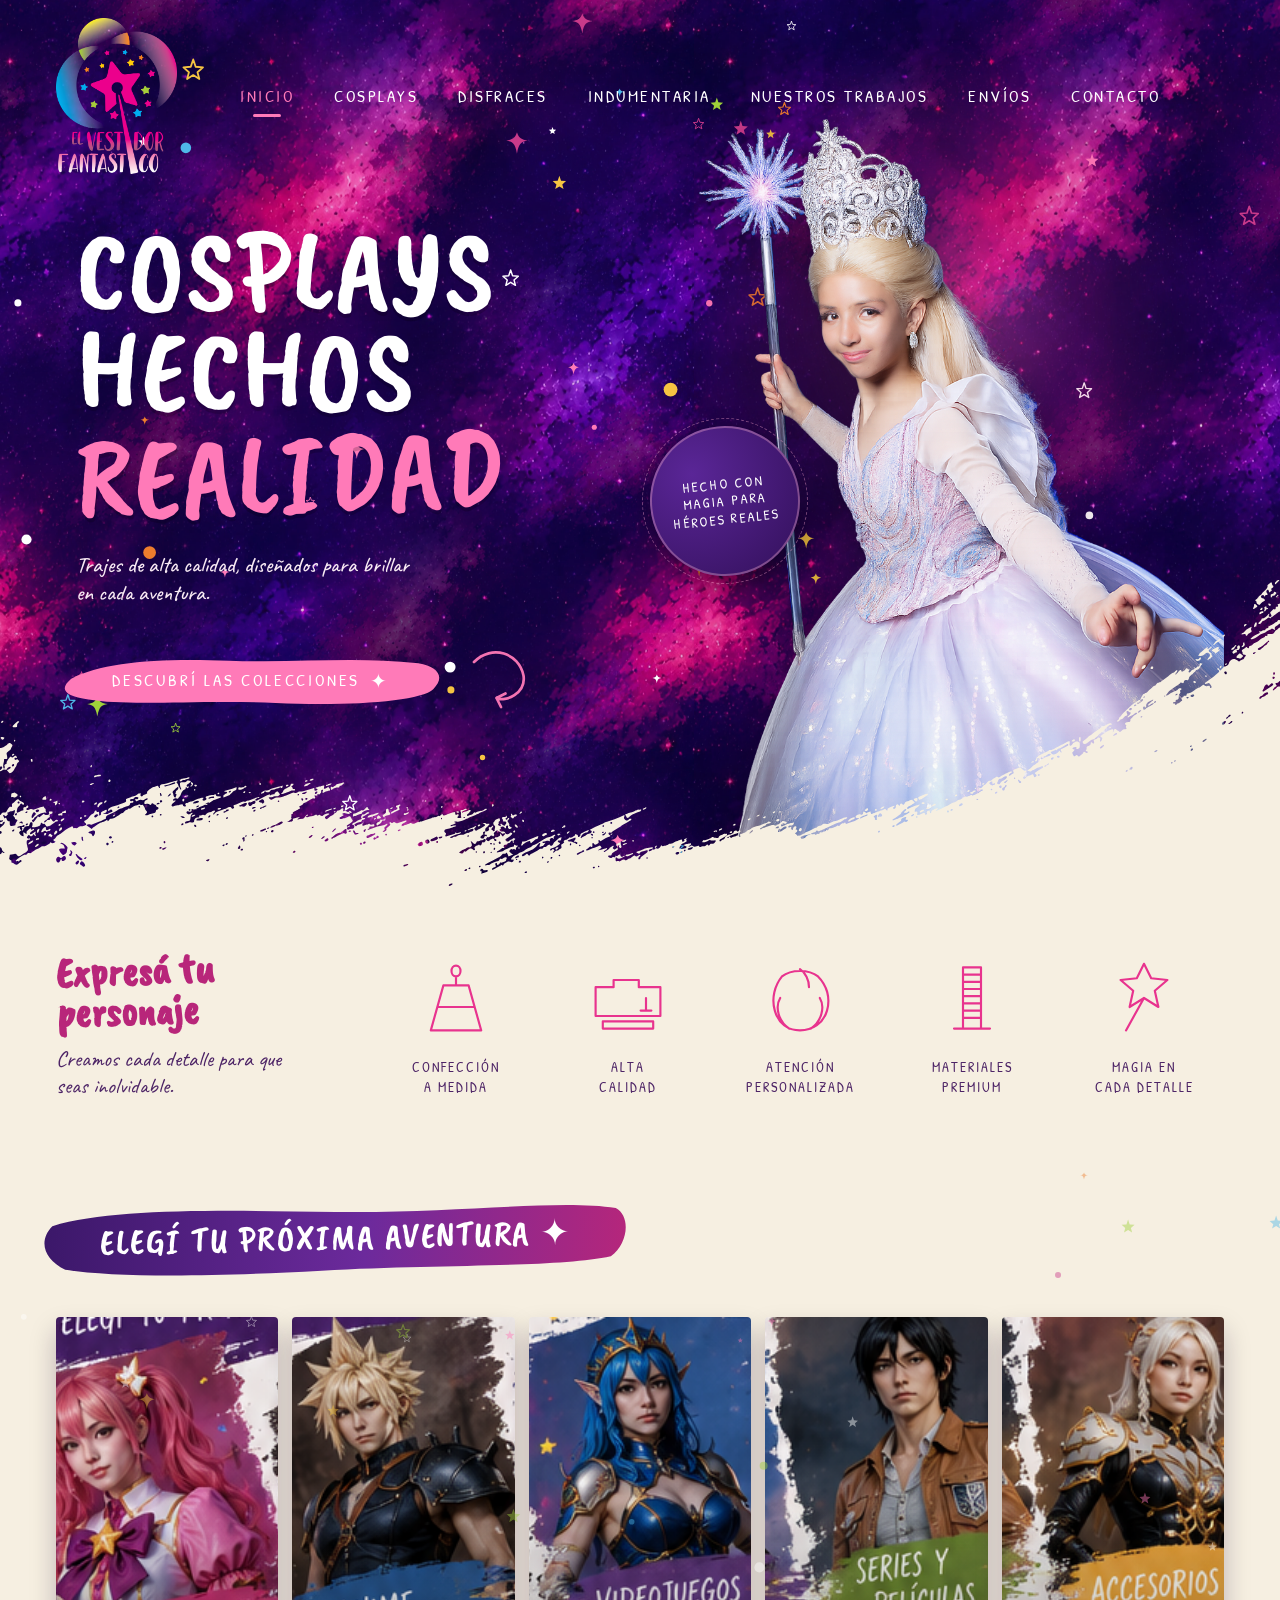
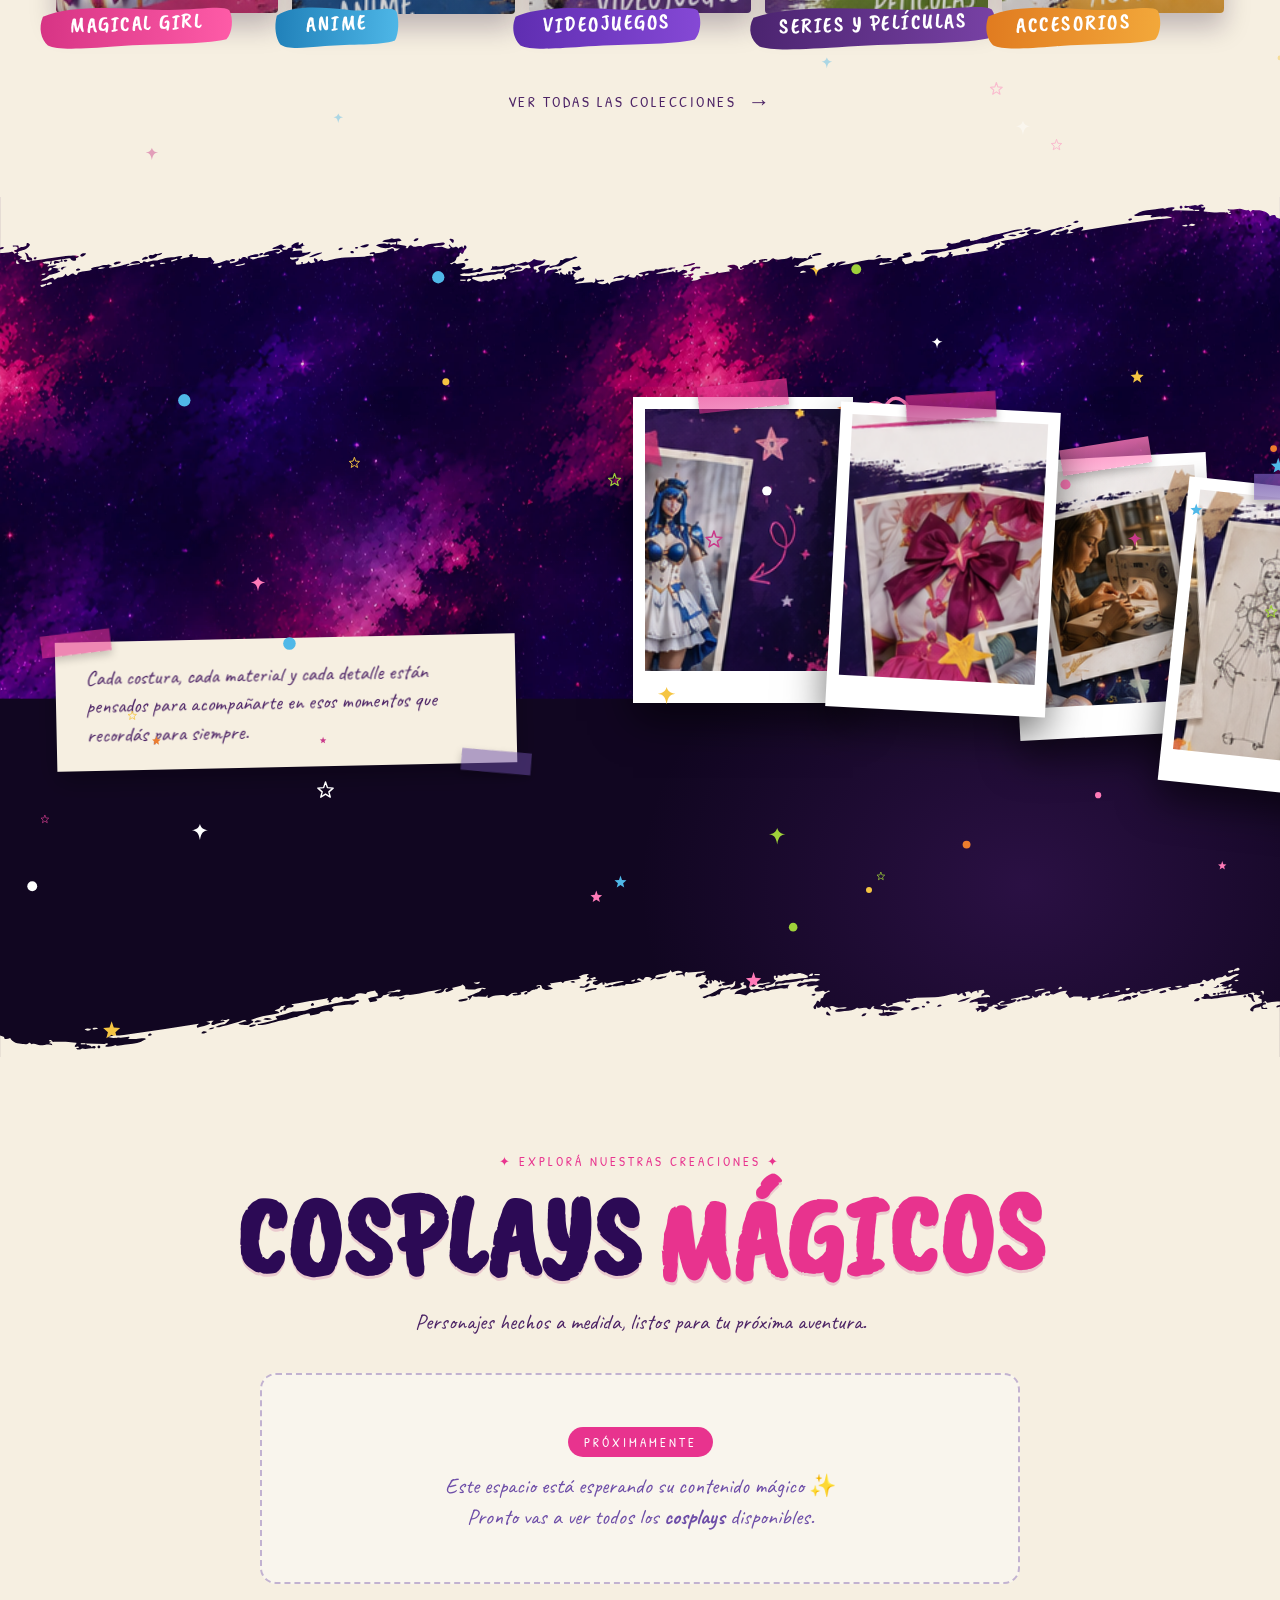
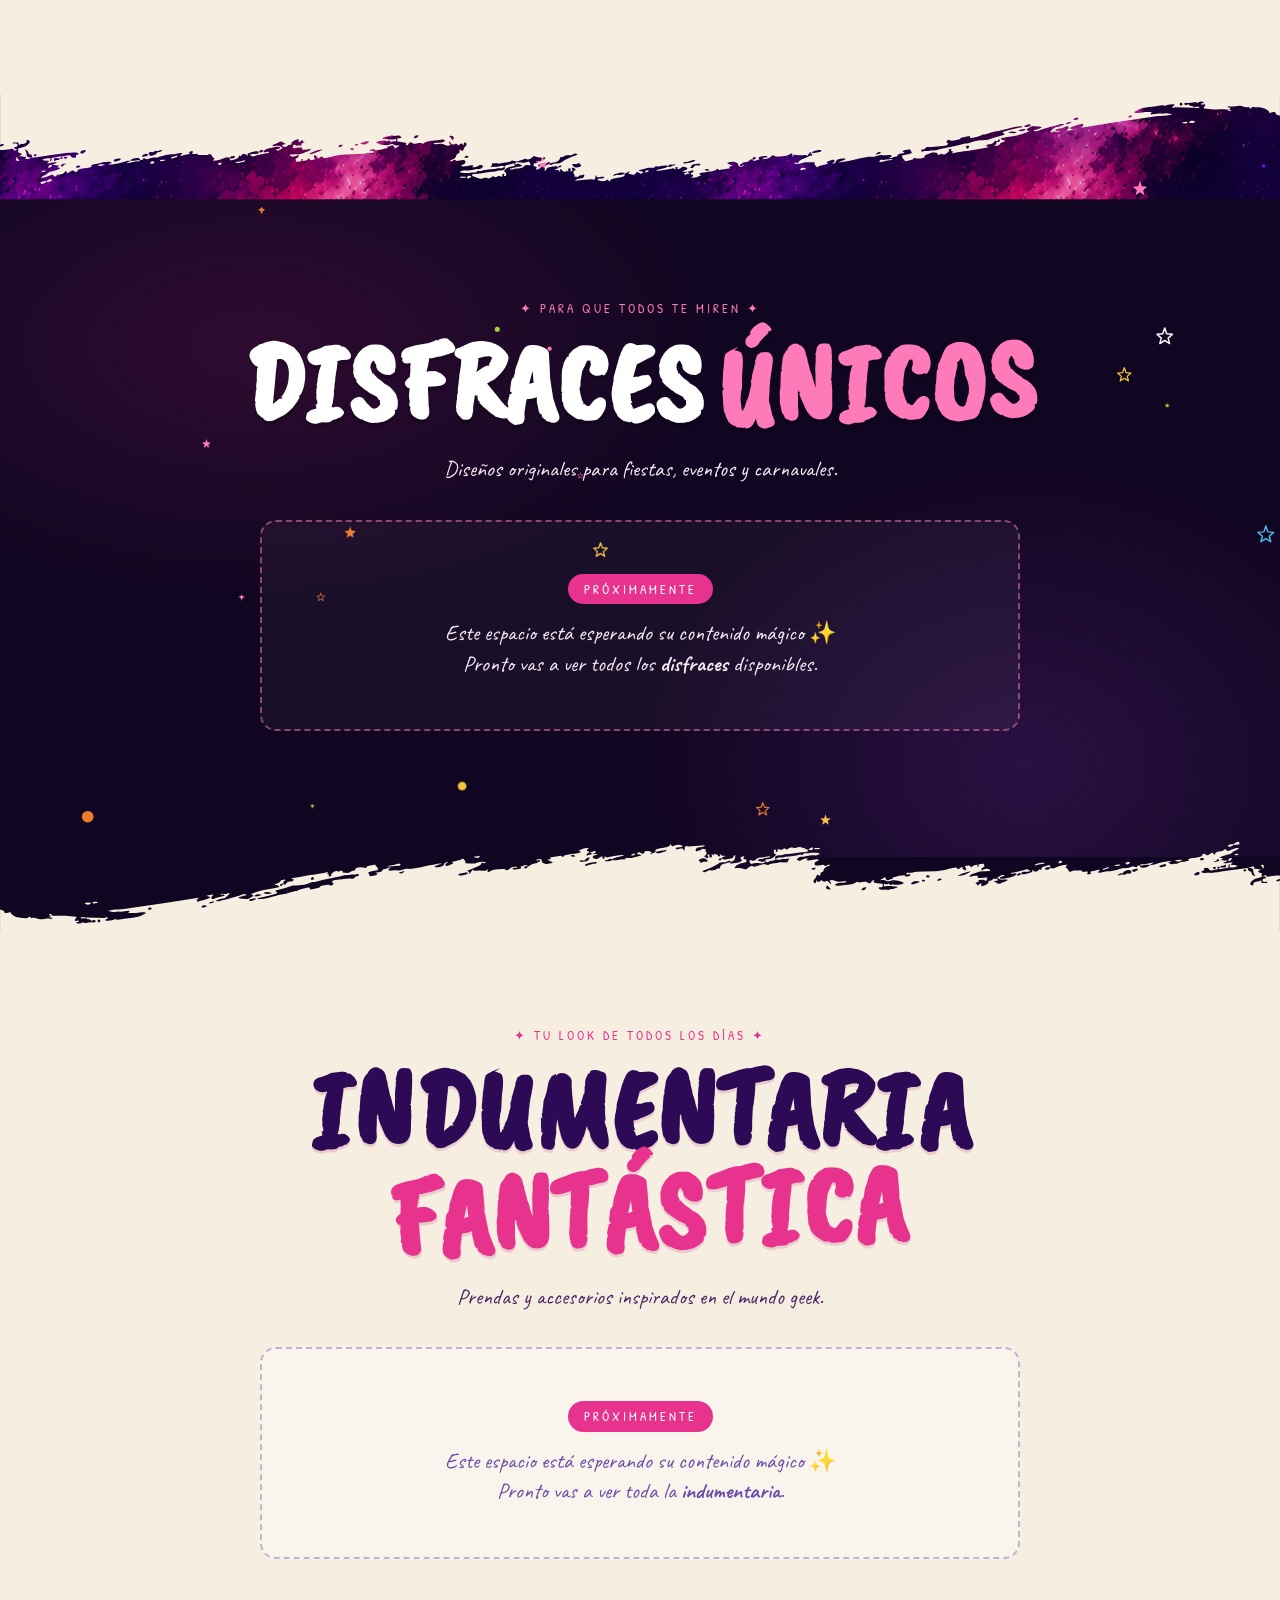
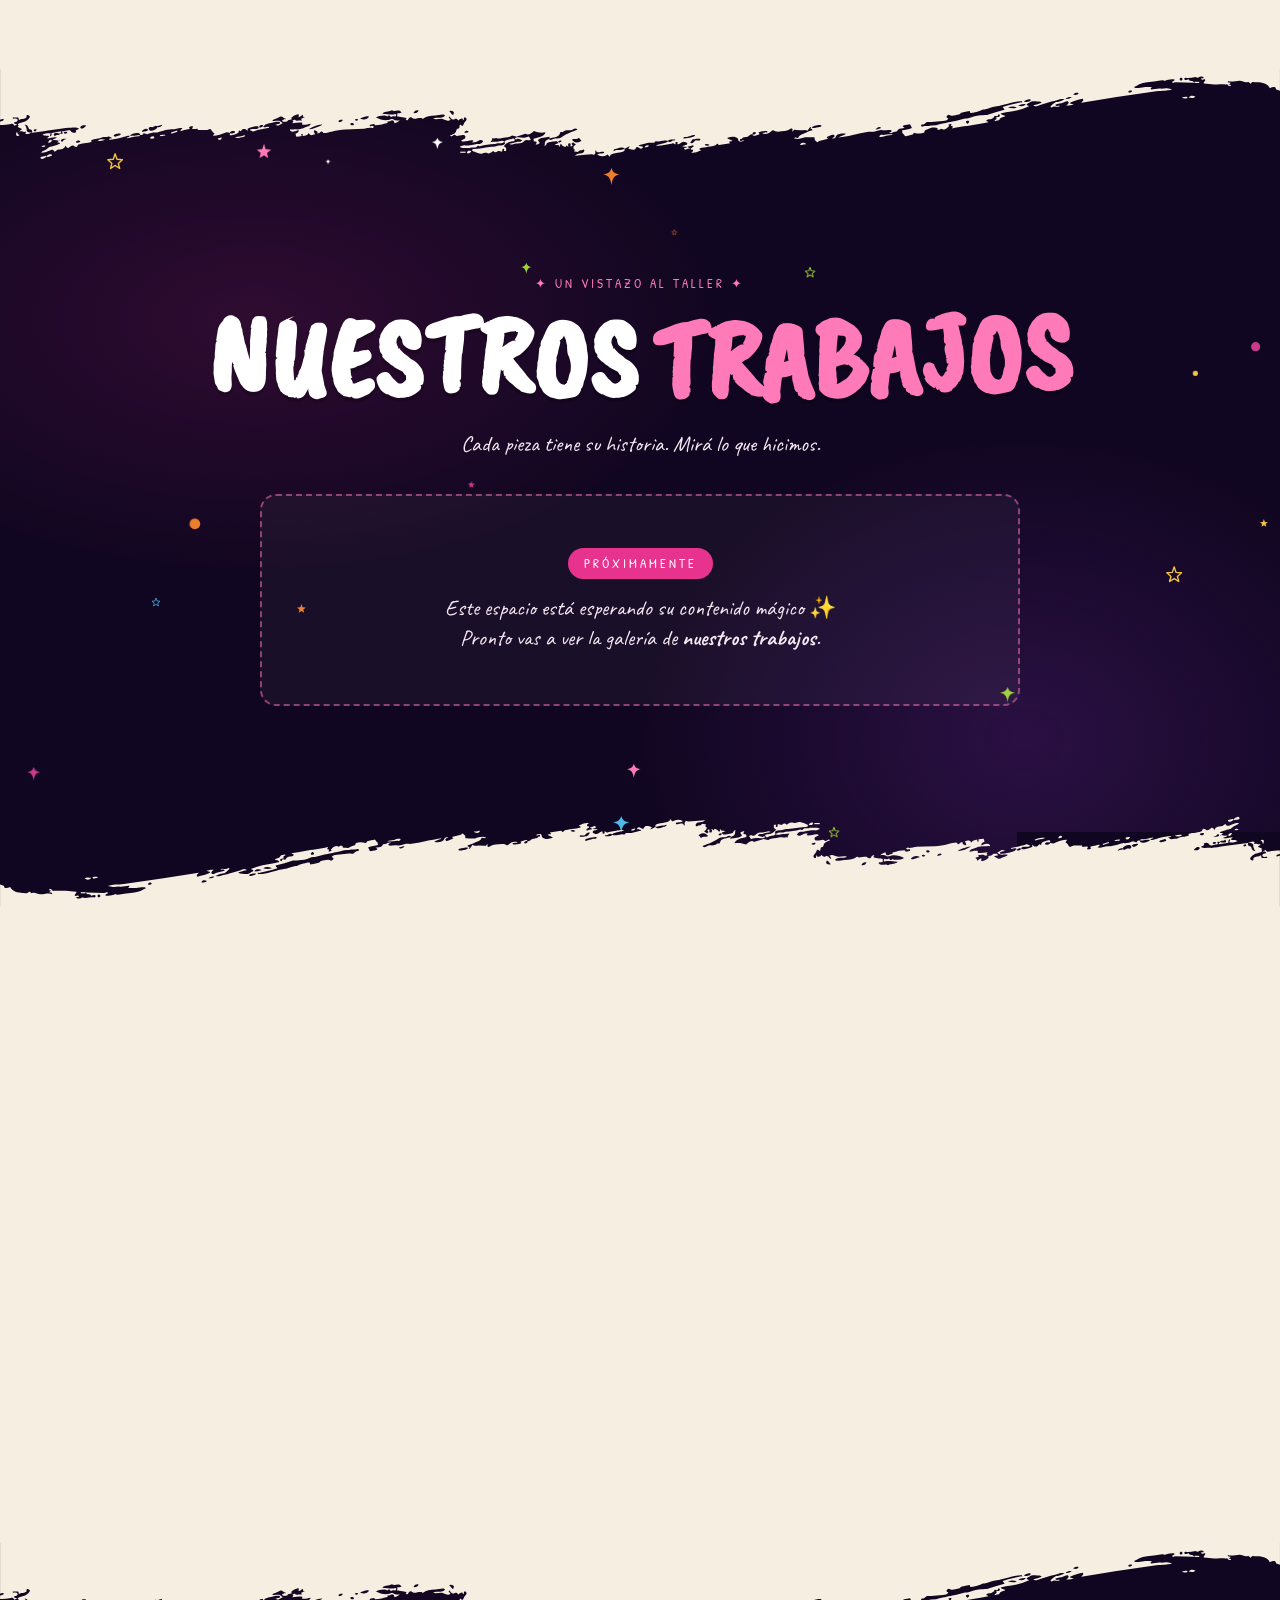
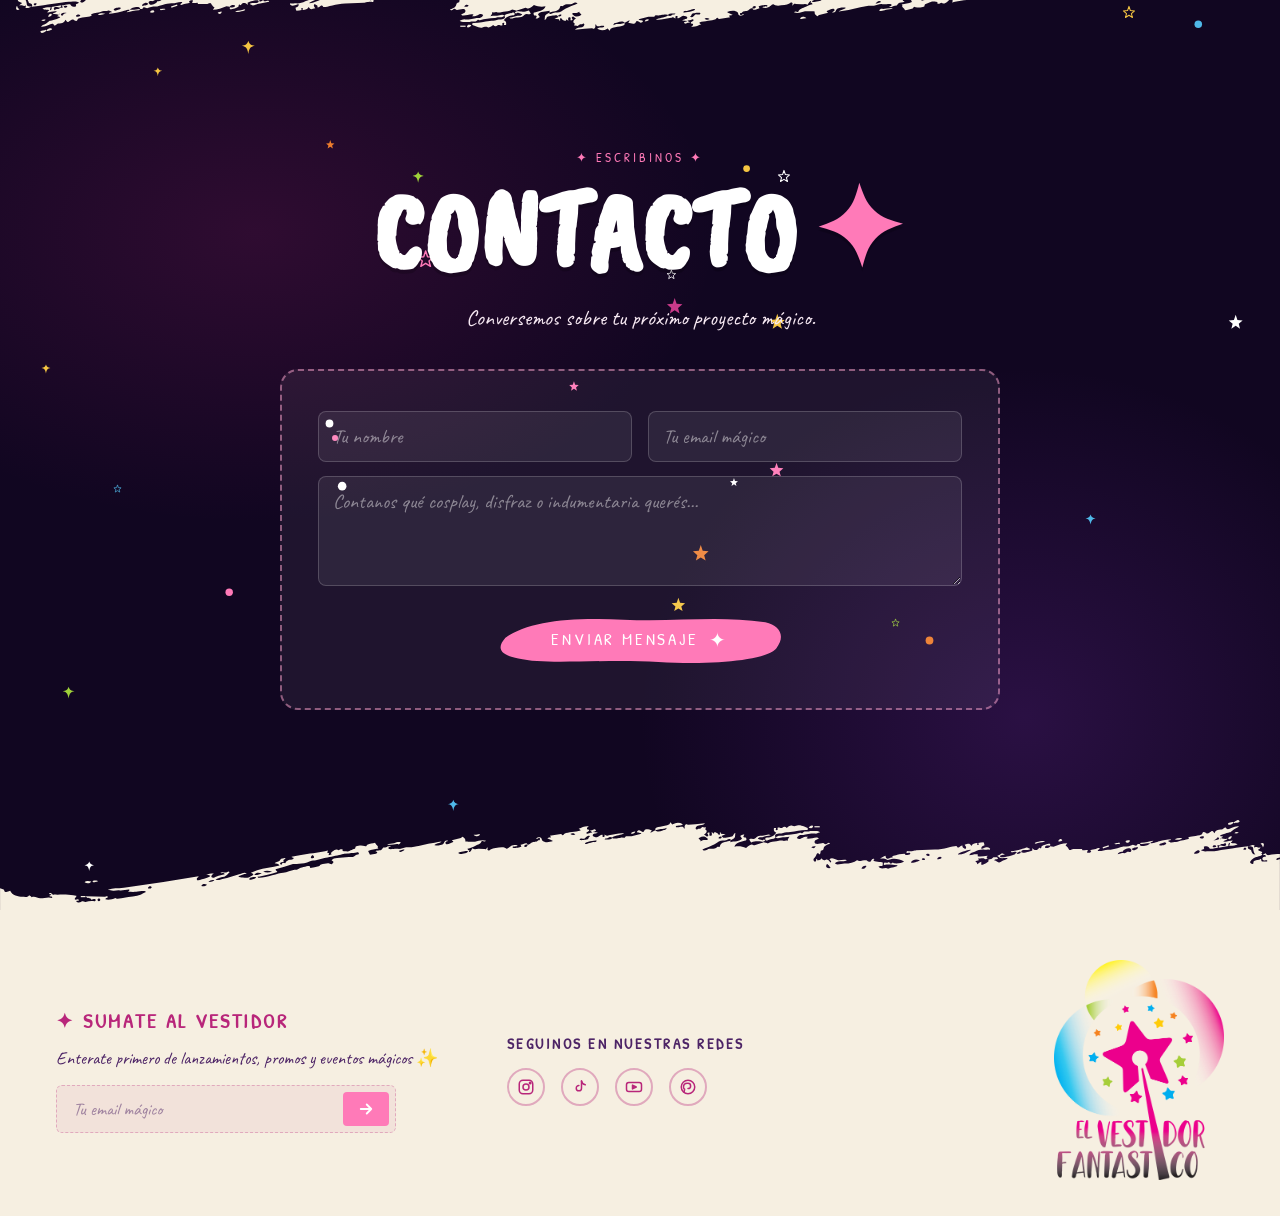
==== commit f27683cb: "a" ====
--- a/index.html
+++ b/index.html
@@ -11,7 +11,7 @@
   <nav class="site-nav" id="siteNav">
     <div class="nav-inner">
       <a href="#inicio" class="brand">
-        <img src="assets/logo.png" alt="El Vestidor Fantástico" />
+        <img src="assets/logo-negro.png" alt="El Vestidor Fantástico" />
       </a>
       <ul>
         <li><a href="#inicio" class="is-active" data-section="inicio">INICIO</a></li>
@@ -321,7 +321,7 @@
         </div>
       </div>
       <div class="footer-logo">
-        <img src="assets/logo.png" alt="El Vestidor Fantástico" />
+        <img src="assets/logo-blanco.png" alt="El Vestidor Fantástico" />
       </div>
     </div>
   </footer>
@@ -597,9 +597,30 @@
       if (nav.classList.contains('open')) close(); else open();
     });
     back && back.addEventListener('click', close);
-    nav.querySelectorAll('ul a').forEach(a => a.addEventListener('click', close));
     window.addEventListener('resize', () => { if (window.innerWidth > 960) close(); });
     window.addEventListener('keydown', e => { if (e.key === 'Escape') close(); });
+
+    // Smooth-scroll anchor handler that works with fixed nav + mobile menu.
+    document.querySelectorAll('a[href^="#"]').forEach(link => {
+      link.addEventListener('click', (e) => {
+        const href = link.getAttribute('href');
+        if (!href || href === '#') return;
+        const target = document.querySelector(href);
+        if (!target) return;
+        e.preventDefault();
+        const wasOpen = nav.classList.contains('open');
+        close();
+        // wait for the menu transition + body unlock before scrolling
+        const doScroll = () => {
+          const navH = nav.offsetHeight;
+          const offset = window.innerWidth <= 960 ? navH + 20 : 40;
+          const y = target.getBoundingClientRect().top + window.scrollY - offset;
+          window.scrollTo({ top: Math.max(0, y), behavior: 'smooth' });
+          history.replaceState(null, '', href);
+        };
+        if (wasOpen) setTimeout(doScroll, 380); else doScroll();
+      });
+    });
   })();
 
   // ---------- Mouse parallax in hero ----------
--- a/css/style.css
+++ b/css/style.css
@@ -164,9 +164,7 @@
 .site-nav .brand img {
   height: 156px;
   width: auto;
-  transition: height .3s cubic-bezier(.4,.0,.2,1);
-}
-.site-nav.scrolled .brand img { height: 86px; }
+}
 .site-nav .brand .tag {
   display: block;
   font-family: 'Patrick Hand SC', cursive;
@@ -928,10 +926,12 @@
   justify-content: flex-end;
   align-items: center;
 }
-.footer-logo img { height: 110px; }
+.footer-logo img { height: 220px; }
 
 /* ===== Landing section bands (anchors for cosplays/disfraces/etc.) ===== */
-html { scroll-behavior: smooth; scroll-padding-top: 80px; }
+html { scroll-behavior: smooth; scroll-padding-top: 180px; }
+@media (max-width: 1080px) { html { scroll-padding-top: 150px; } }
+@media (max-width: 960px)  { html { scroll-padding-top: 100px; } }
 
 .land-section {
   position: relative;
@@ -1093,14 +1093,12 @@
   .site-nav ul { gap: 22px; }
   .site-nav ul a { font-size: 14px; letter-spacing: 1.8px; }
   .site-nav .brand img { height: 132px; }
-  .site-nav.scrolled .brand img { height: 72px; }
 }
 
 @media (max-width: 960px) {
   .hamburger { display: flex; }
   .site-nav { padding: 12px 18px; }
   .site-nav .brand img { height: 84px; }
-  .site-nav.scrolled .brand img { height: 56px; }
 
   .site-nav ul {
     position: fixed;
@@ -1108,7 +1106,9 @@
     right: 0;
     bottom: 0;
     left: 0;
-    width: 100%;
+    width: 100vw;
+    height: 100vh;
+    height: 100dvh;
     flex-direction: column;
     justify-content: center;
     background: linear-gradient(180deg, #0f0426 0%, #1a0934 70%, #2a1052 100%);
@@ -1121,6 +1121,7 @@
     transition: transform .4s cubic-bezier(.4,.0,.2,1), opacity .3s ease;
     z-index: 70;
     overflow-y: auto;
+    -webkit-overflow-scrolling: touch;
   }
   .site-nav.open ul { transform: translateY(0); opacity: 1; }
   .site-nav ul li { width: 100%; max-width: 320px; }
@@ -1214,7 +1215,7 @@
   .footer-inner { grid-template-columns: 1fr; text-align: center; gap: 36px; }
   .footer-social .row { justify-content: center; }
   .footer-logo { justify-content: center; }
-  .footer-logo img { height: 90px; }
+  .footer-logo img { height: 180px; }
   .footer-newsletter form { margin: 0 auto; }
 }
 
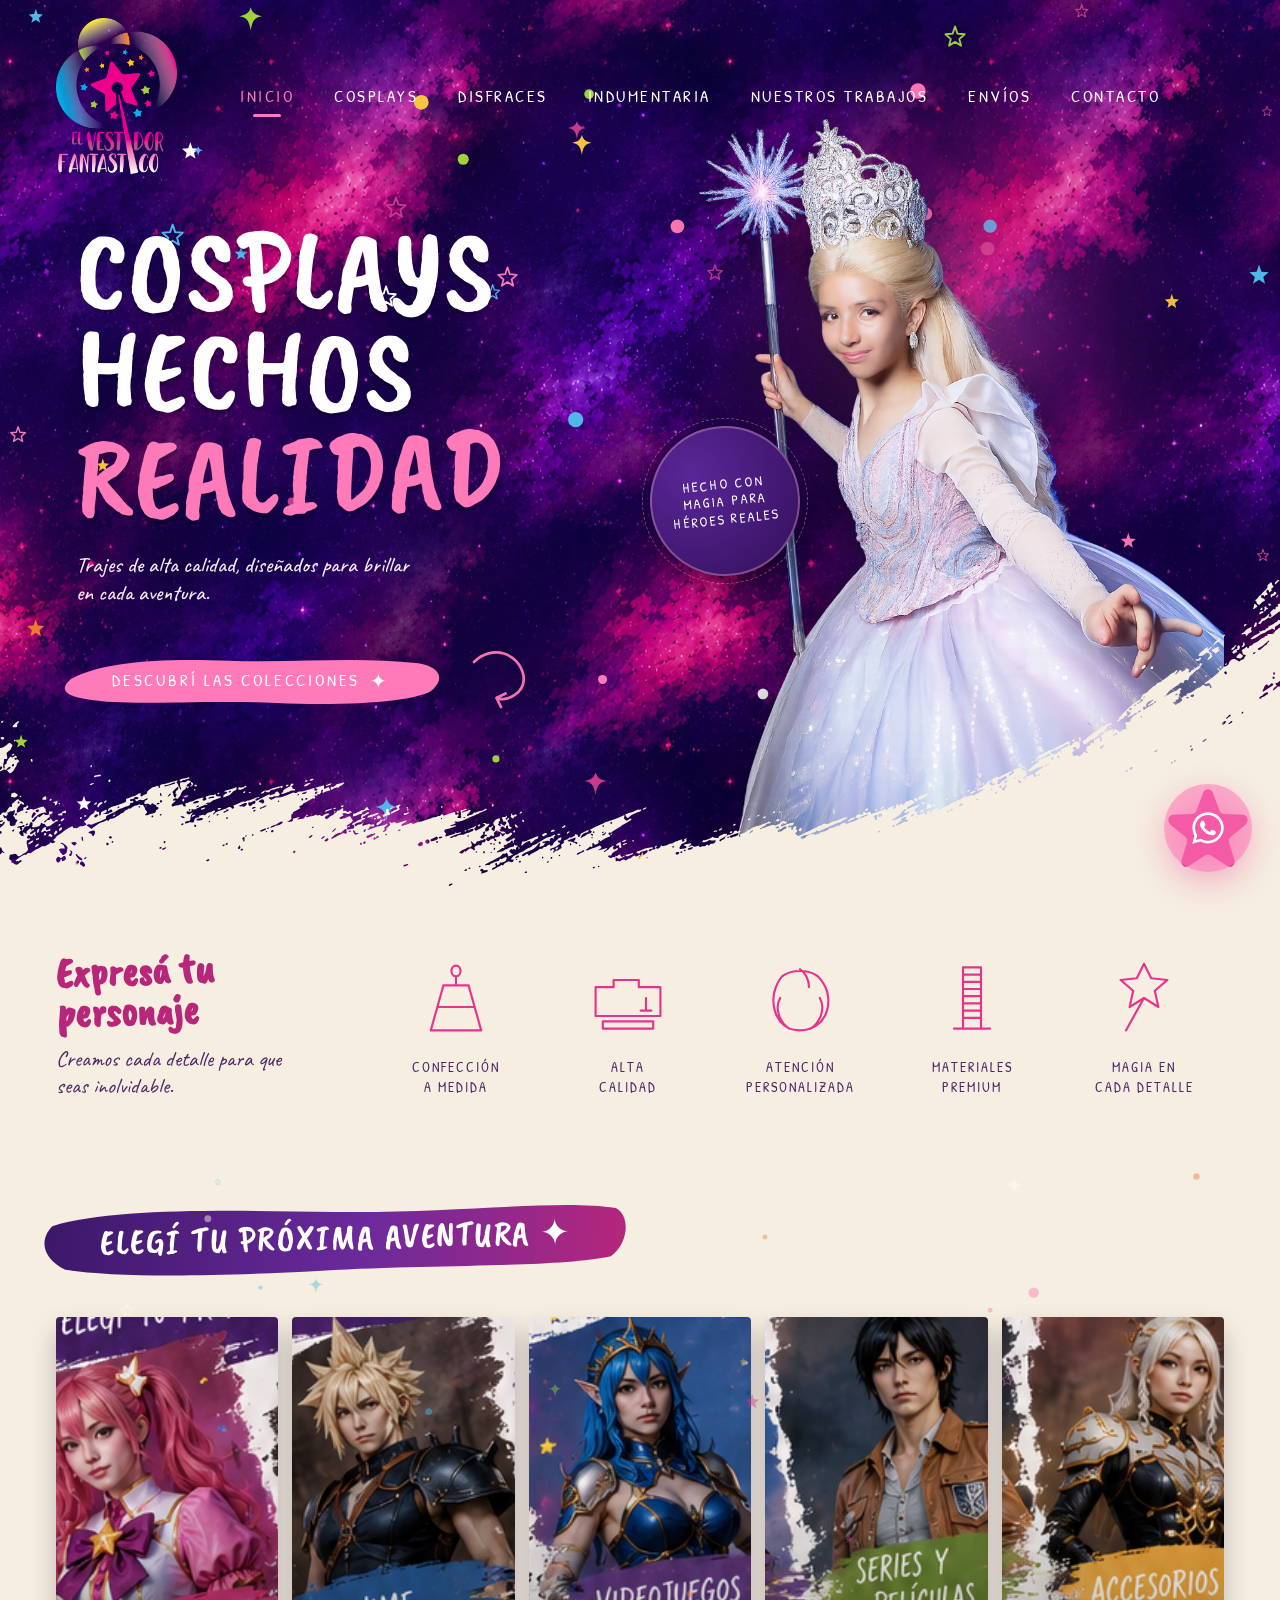
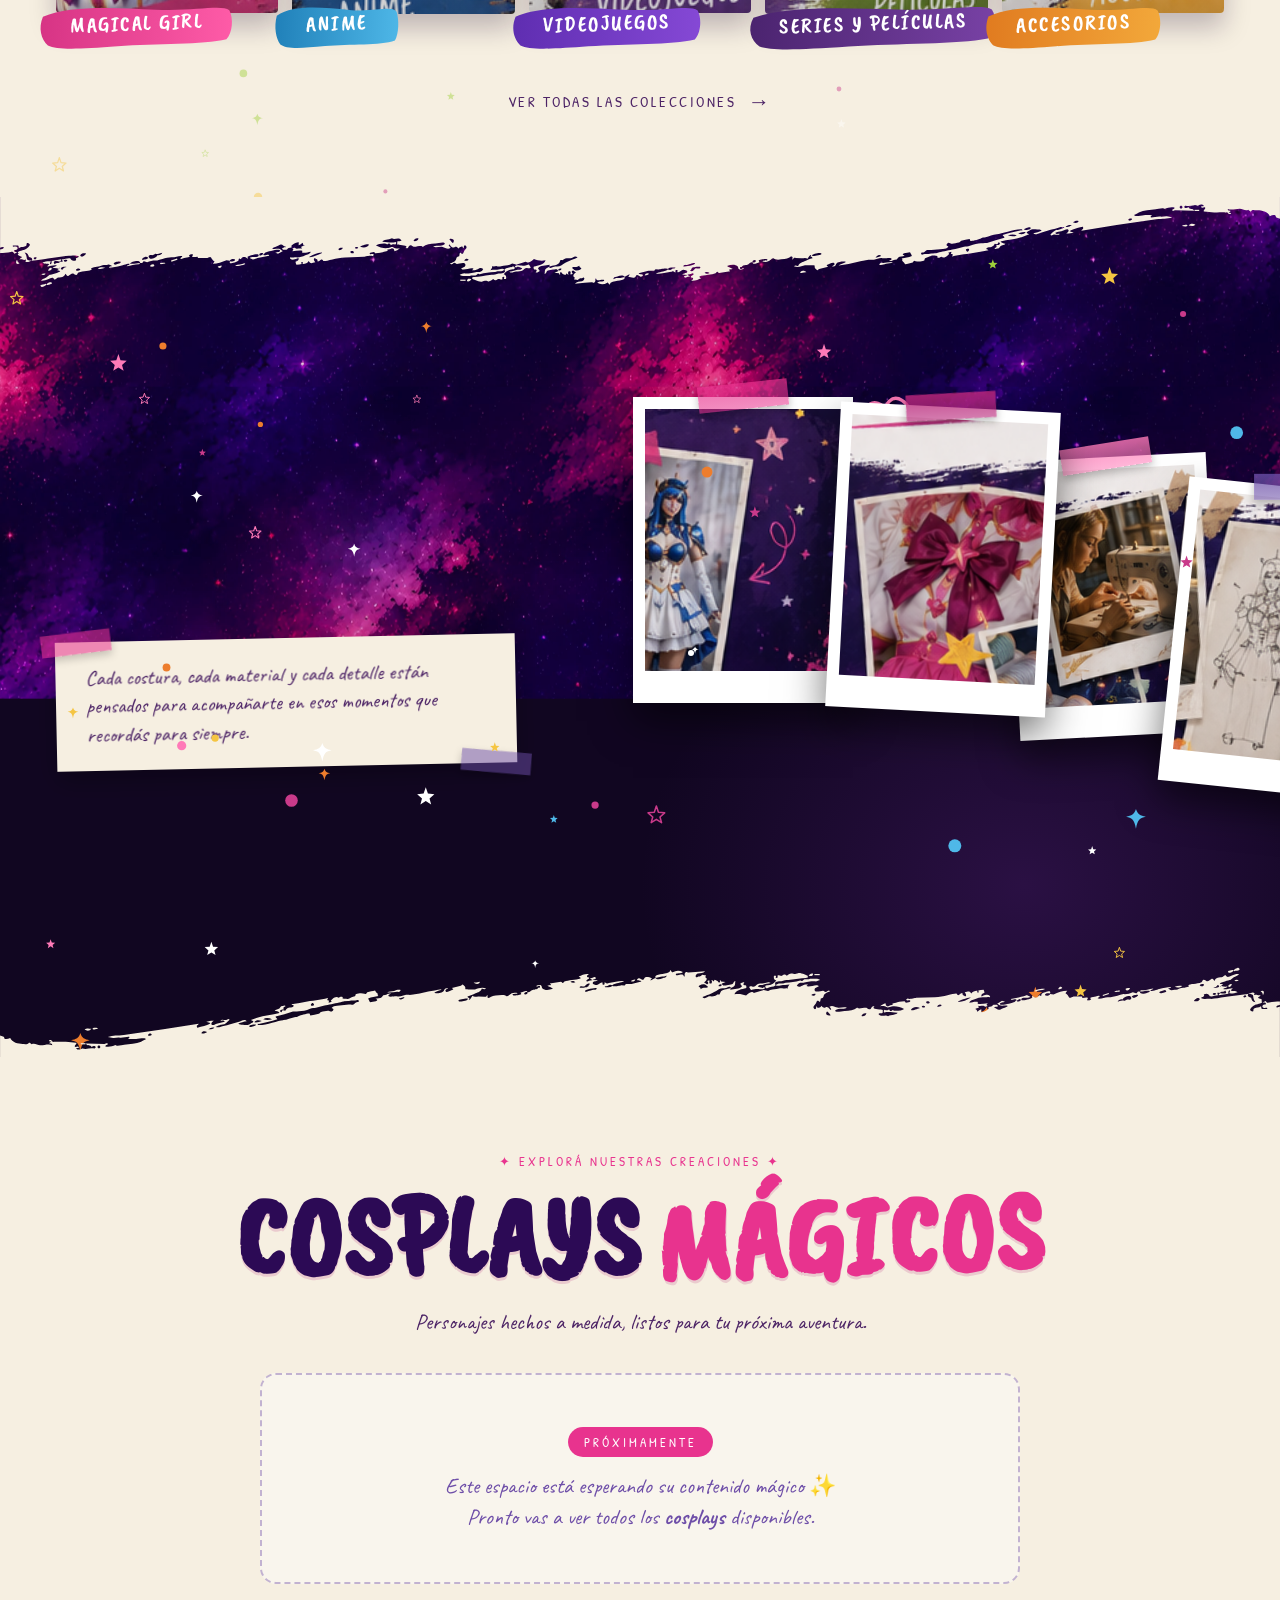
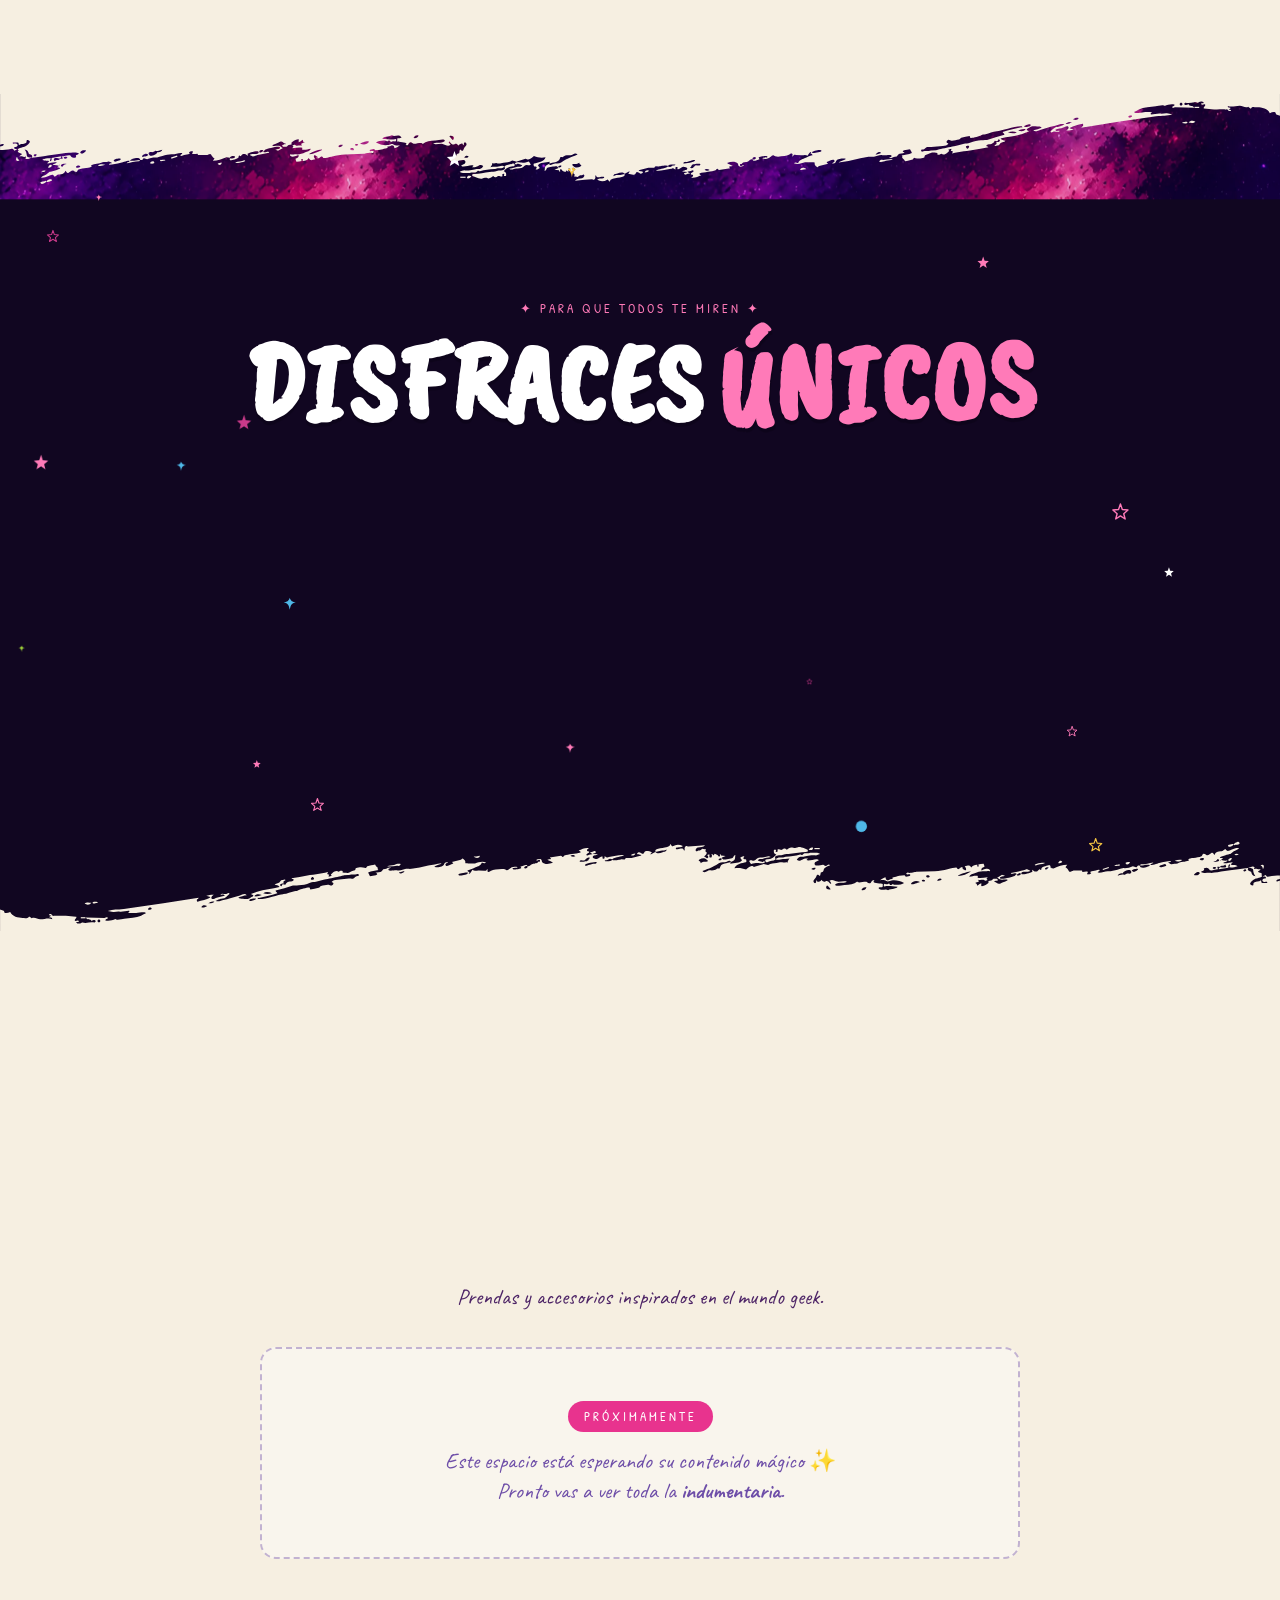
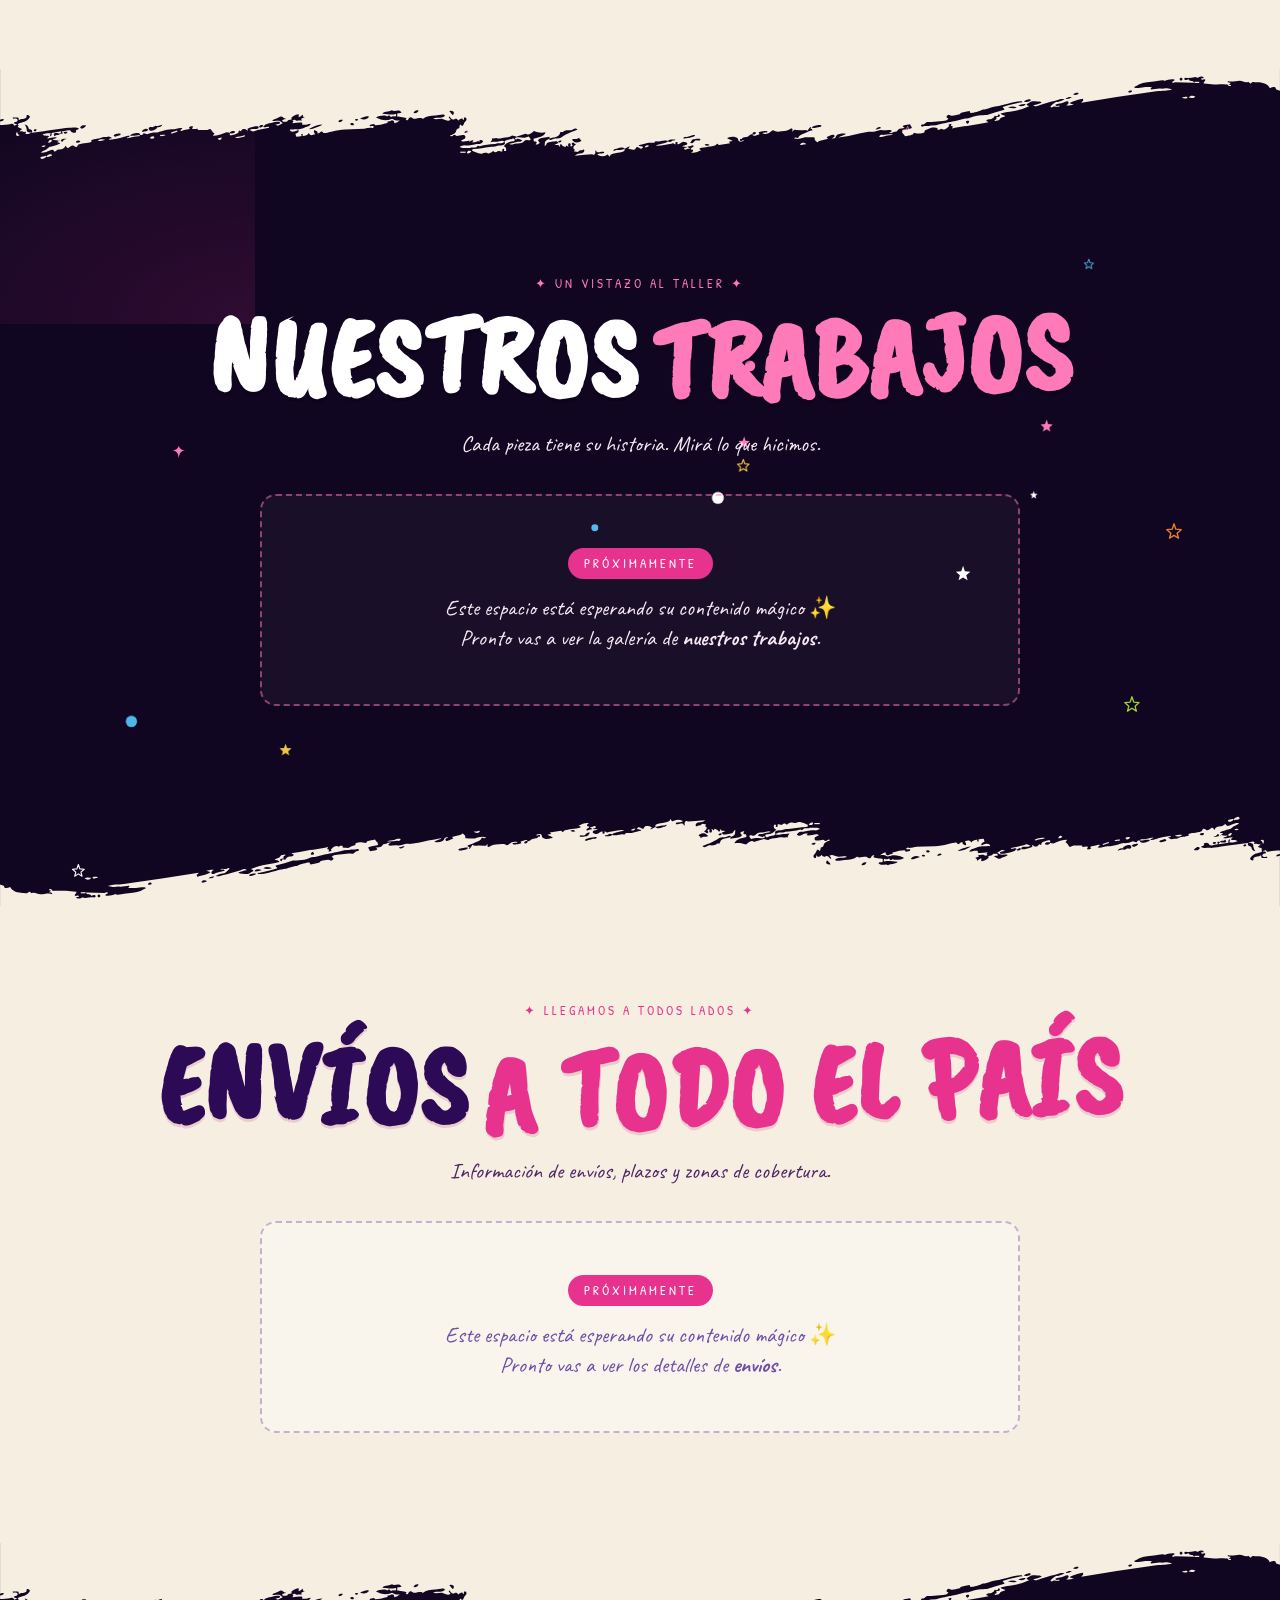
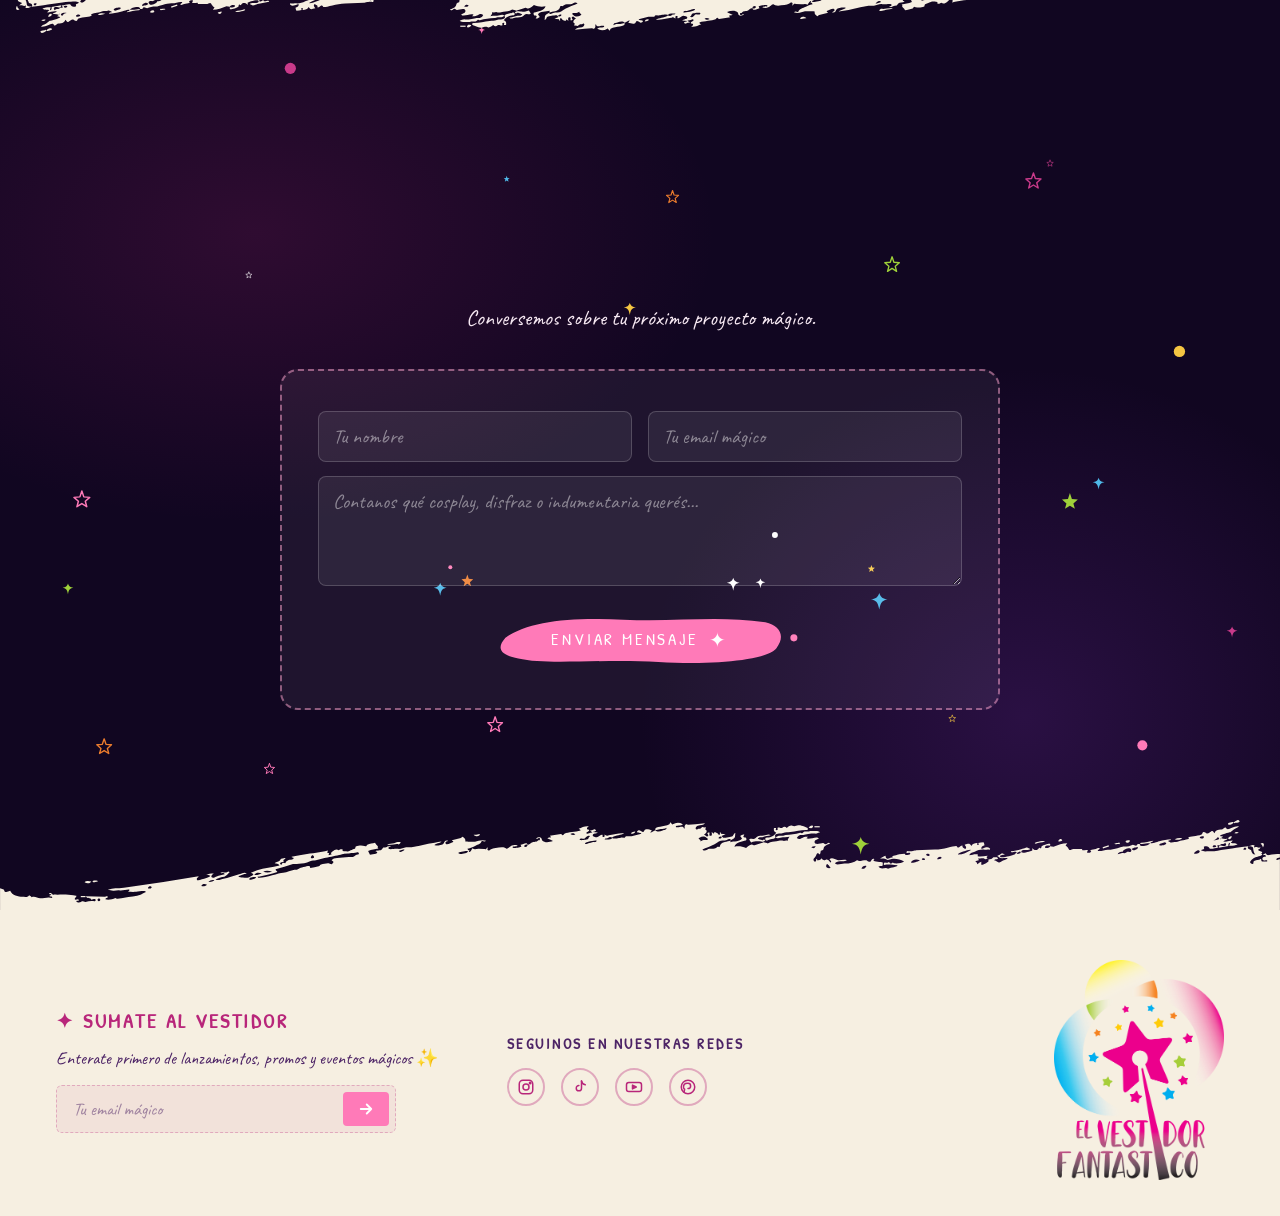
==== commit 704d901c: "a" ====
--- a/index.html
+++ b/index.html
@@ -613,7 +613,7 @@
         // wait for the menu transition + body unlock before scrolling
         const doScroll = () => {
           const navH = nav.offsetHeight;
-          const offset = window.innerWidth <= 960 ? navH + 20 : 40;
+          const offset = navH + 20;
           const y = target.getBoundingClientRect().top + window.scrollY - offset;
           window.scrollTo({ top: Math.max(0, y), behavior: 'smooth' });
           history.replaceState(null, '', href);
@@ -836,19 +836,68 @@
     contacto:      '#contacto',
   };
   const navLinks = document.querySelectorAll('.site-nav a[data-section]');
-  const sectionEls = Object.entries(sectionsMap).map(([k, sel]) => ({k, el: document.querySelector(sel)}));
+  const sectionEls = Object.entries(sectionsMap)
+    .map(([k, sel]) => ({k, el: document.querySelector(sel)}))
+    .filter(s => s.el);
+
   function setActive(key){
     navLinks.forEach(l => l.classList.toggle('is-active', l.dataset.section === key));
   }
-  const sio = new IntersectionObserver((entries)=>{
-    entries.forEach(e => {
-      if (e.isIntersecting && e.intersectionRatio > 0.35) {
-        const k = e.target.id;
-        if (k) setActive(k);
-      }
-    });
-  }, {threshold: [0.35, 0.6]});
-  sectionEls.forEach(s => s.el && sio.observe(s.el));
+
+  function updateActiveOnScroll(){
+    const nav = document.getElementById('siteNav');
+    const navH = nav ? nav.offsetHeight : 0;
+    // The "trigger line" sits just below the nav.
+    const triggerY = navH + 40;
+    // Find the last section whose top has crossed above the trigger line.
+    let current = sectionEls[0]?.k;
+    for (const s of sectionEls) {
+      const top = s.el.getBoundingClientRect().top;
+      if (top <= triggerY) current = s.k;
+      else break;
+    }
+    if (current) setActive(current);
+  }
+  window.addEventListener('scroll', updateActiveOnScroll, {passive: true});
+  updateActiveOnScroll();
   </script>
+  <!-- ===== FLOATING WHATSAPP STAR BUTTON ===== -->
+  <a class="wa-fab" href="https://wa.me/5491100000000?text=Hola!%20Me%20encantaría%20saber%20más%20sobre%20El%20Vestidor%20Fantástico%20✨"
+     target="_blank" rel="noopener noreferrer" aria-label="Contactar por WhatsApp">
+    <svg class="wa-star" viewBox="0 0 100 100" xmlns="http://www.w3.org/2000/svg" aria-hidden="true">
+      <!-- 5-point rounded star -->
+      <path d="M 50 6
+               C 53 6, 55 8, 56 11
+               L 63 30
+               C 64 33, 66 34, 69 34
+               L 89 35
+               C 93 35, 95 38, 95 41
+               C 95 43, 94 45, 92 47
+               L 76 60
+               C 74 62, 73 64, 74 67
+               L 80 86
+               C 81 90, 79 93, 76 94
+               C 74 94, 72 94, 70 92
+               L 53 81
+               C 51 80, 49 80, 47 81
+               L 30 92
+               C 28 94, 26 94, 24 94
+               C 21 93, 19 90, 20 86
+               L 26 67
+               C 27 64, 26 62, 24 60
+               L 8 47
+               C 6 45, 5 43, 5 41
+               C 5 38, 7 35, 11 35
+               L 31 34
+               C 34 34, 36 33, 37 30
+               L 44 11
+               C 45 8, 47 6, 50 6 Z" />
+    </svg>
+    <svg class="wa-icon" viewBox="0 0 448 512" fill="currentColor" aria-hidden="true">
+      <path d="M380.9 97.1C339 55.1 283.2 32 223.9 32c-122.4 0-222 99.6-222 222 0 39.1 10.2 77.3 29.6 111L0 480l117.7-30.9c32.4 17.7 68.9 27 106.1 27h.1c122.3 0 224.1-99.6 224.1-222 0-59.3-25.2-115-67.1-157zM223.9 438.7c-33.2 0-65.7-8.9-94-25.7l-6.7-4-69.8 18.3L72 359.2l-4.4-7c-18.5-29.4-28.2-63.3-28.2-98.2 0-101.7 82.8-184.5 184.6-184.5 49.3 0 95.6 19.2 130.4 54.1 34.8 34.9 56.2 81.2 56.1 130.5 0 101.8-84.9 184.6-186.6 184.6zm101.2-138.2c-5.5-2.8-32.8-16.2-37.9-18-5.1-1.9-8.8-2.8-12.5 2.8-3.7 5.6-14.3 18-17.6 21.8-3.2 3.7-6.5 4.2-12 1.4-32.6-16.3-54-29.1-75.5-66-5.7-9.8 5.7-9.1 16.3-30.3 1.8-3.7.9-6.9-.5-9.7-1.4-2.8-12.5-30.1-17.1-41.2-4.5-10.8-9.1-9.3-12.5-9.5-3.2-.2-6.9-.2-10.6-.2-3.7 0-9.7 1.4-14.8 6.9-5.1 5.6-19.4 19-19.4 46.3 0 27.3 19.9 53.7 22.6 57.4 2.8 3.7 39.1 59.7 94.8 83.8 35.2 15.2 49 16.5 66.6 13.9 10.7-1.6 32.8-13.4 37.4-26.4 4.6-13 4.6-24.1 3.2-26.4-1.3-2.5-5-3.9-10.5-6.6z"/>
+    </svg>
+    <span class="wa-tip">¡Hablemos! ✨</span>
+  </a>
+
 </body>
 </html>
--- a/css/style.css
+++ b/css/style.css
@@ -1097,7 +1097,7 @@
 
 @media (max-width: 960px) {
   .hamburger { display: flex; }
-  .site-nav { padding: 12px 18px; }
+  .site-nav, .site-nav.scrolled { padding: 12px 18px; }
   .site-nav .brand img { height: 84px; }
 
   .site-nav ul {
@@ -1138,7 +1138,7 @@
 
   /* hero */
   .hero { padding: 0 20px 0; }
-  .hero-inner { grid-template-columns: 1fr; gap: 20px; padding-top: 90px; }
+  .hero-inner { grid-template-columns: 1fr; gap: 8px; padding-top: 70px; }
   .hero-copy {
     padding: 0;
     text-align: center;
@@ -1147,9 +1147,9 @@
     flex-direction: column;
     align-items: center;
   }
-  .hero-copy h1 { text-align: center; font-size: 64px; }
-  .hero-copy .sub { max-width: none; margin: 18px auto 0; }
-  .hero-copy .cta-row { justify-content: center; }
+  .hero-copy h1 { text-align: center; font-size: 44px; }
+  .hero-copy .sub { max-width: none; margin: 14px auto 0; font-size: 18px; }
+  .hero-copy .cta-row { justify-content: center; margin-top: 18px; }
   .hero-copy .swirl-arrow { display: none; }
   .hero-image-wrap { align-self: auto; }
   .magic-badge {
@@ -1220,7 +1220,8 @@
 }
 
 @media (max-width: 540px) {
-  .hero-copy h1 { font-size: 50px; }
+  .hero-copy h1 { font-size: 36px; }
+  .hero-copy .sub { font-size: 16px; }
   .brush-btn { font-size: 14px; padding: 12px 26px; letter-spacing: 2px; }
   .features-lead h2 { font-size: 30px; }
   .features-icons { grid-template-columns: repeat(2, 1fr); }
@@ -1232,3 +1233,94 @@
   .land-section.dark { padding-top: 80px; padding-bottom: 80px; }
   .magic-badge { width: 90px; height: 90px; font-size: 10px; bottom: 160px; }
 }
+
+/* ===========================================================
+   FLOATING WHATSAPP STAR BUTTON
+   =========================================================== */
+.wa-fab {
+  position: fixed;
+  bottom: 28px;
+  right: 28px;
+  width: 88px;
+  height: 88px;
+  z-index: 60;
+  display: grid;
+  place-items: center;
+  text-decoration: none;
+  filter: drop-shadow(0 10px 18px rgba(232, 51, 142, 0.45));
+  animation: wa-bob 4.4s ease-in-out infinite;
+}
+.wa-fab .wa-star {
+  position: absolute;
+  inset: 0;
+  width: 100%;
+  height: 100%;
+  fill: var(--magenta-hot);
+  transition: transform .35s cubic-bezier(.4,0,.2,1), fill .25s ease;
+}
+.wa-fab .wa-icon {
+  position: relative;
+  width: 36px;
+  height: 36px;
+  color: #fff;
+  z-index: 2;
+  transition: transform .25s ease;
+}
+.wa-fab::after {
+  /* pulse ring (square clip-path star to follow shape) */
+  content: '';
+  position: absolute;
+  inset: 0;
+  border-radius: 50%;
+  background: var(--pink);
+  opacity: 0.55;
+  z-index: 0;
+  animation: wa-pulse 2.4s ease-out infinite;
+  pointer-events: none;
+}
+.wa-fab:hover .wa-star { transform: rotate(18deg) scale(1.06); fill: var(--pink); }
+.wa-fab:hover .wa-icon { transform: scale(1.08); }
+.wa-fab:active { transform: scale(0.95); }
+
+@keyframes wa-bob {
+  0%, 100% { transform: translateY(0) rotate(0deg); }
+  50%      { transform: translateY(-6px) rotate(-4deg); }
+}
+@keyframes wa-pulse {
+  0%   { transform: scale(0.85); opacity: 0.55; }
+  100% { transform: scale(1.45); opacity: 0; }
+}
+
+.wa-fab .wa-tip {
+  position: absolute;
+  right: calc(100% + 12px);
+  top: 50%;
+  transform: translateY(-50%) translateX(8px);
+  background: #fff;
+  color: #4d2466;
+  font-family: 'Caveat', cursive;
+  font-size: 18px;
+  padding: 8px 14px 7px;
+  border-radius: 8px;
+  white-space: nowrap;
+  opacity: 0;
+  pointer-events: none;
+  transition: opacity .25s ease, transform .25s ease;
+  box-shadow: 0 10px 20px rgba(0,0,0,0.25);
+}
+.wa-fab .wa-tip::after {
+  content: '';
+  position: absolute;
+  left: 100%;
+  top: 50%;
+  transform: translateY(-50%);
+  border: 7px solid transparent;
+  border-left-color: #fff;
+}
+.wa-fab:hover .wa-tip { opacity: 1; transform: translateY(-50%) translateX(0); }
+
+@media (max-width: 540px) {
+  .wa-fab { width: 70px; height: 70px; bottom: 18px; right: 18px; }
+  .wa-fab .wa-icon { width: 28px; height: 28px; }
+  .wa-fab .wa-tip { display: none; }
+}
